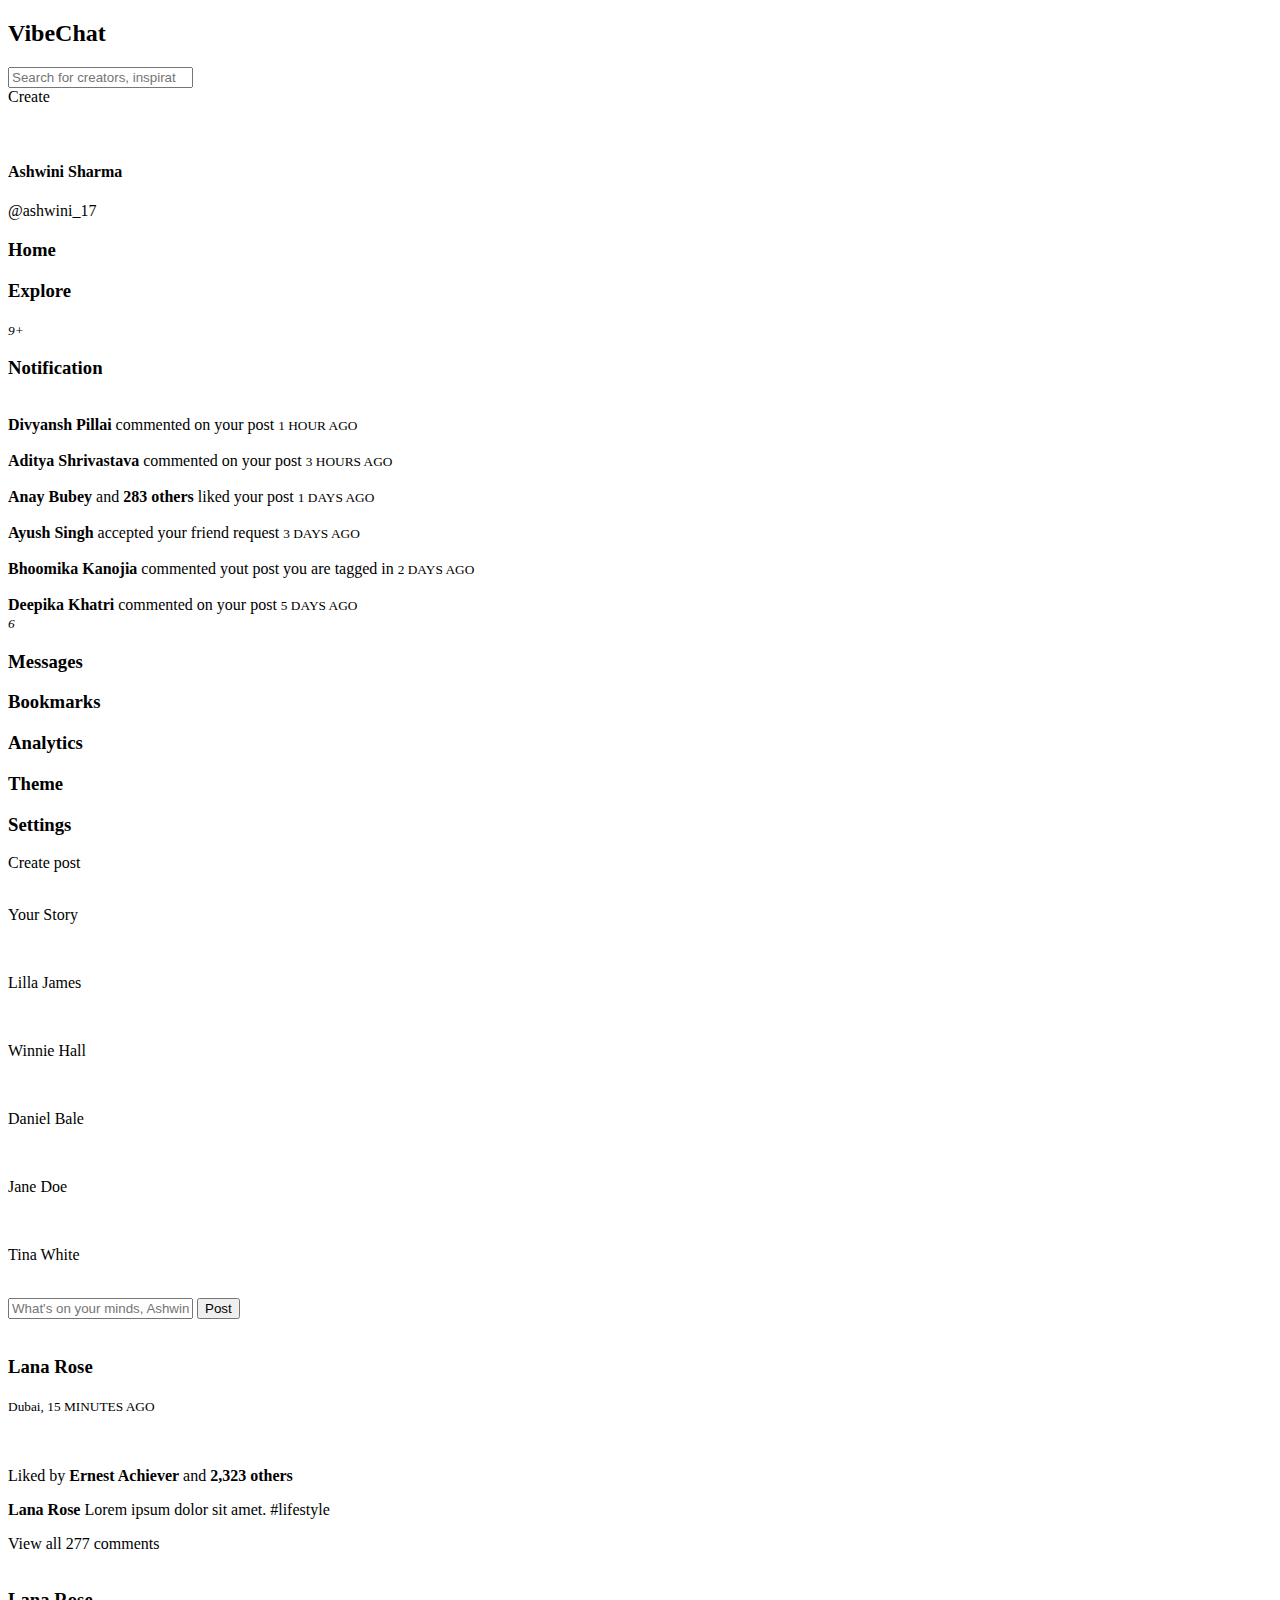
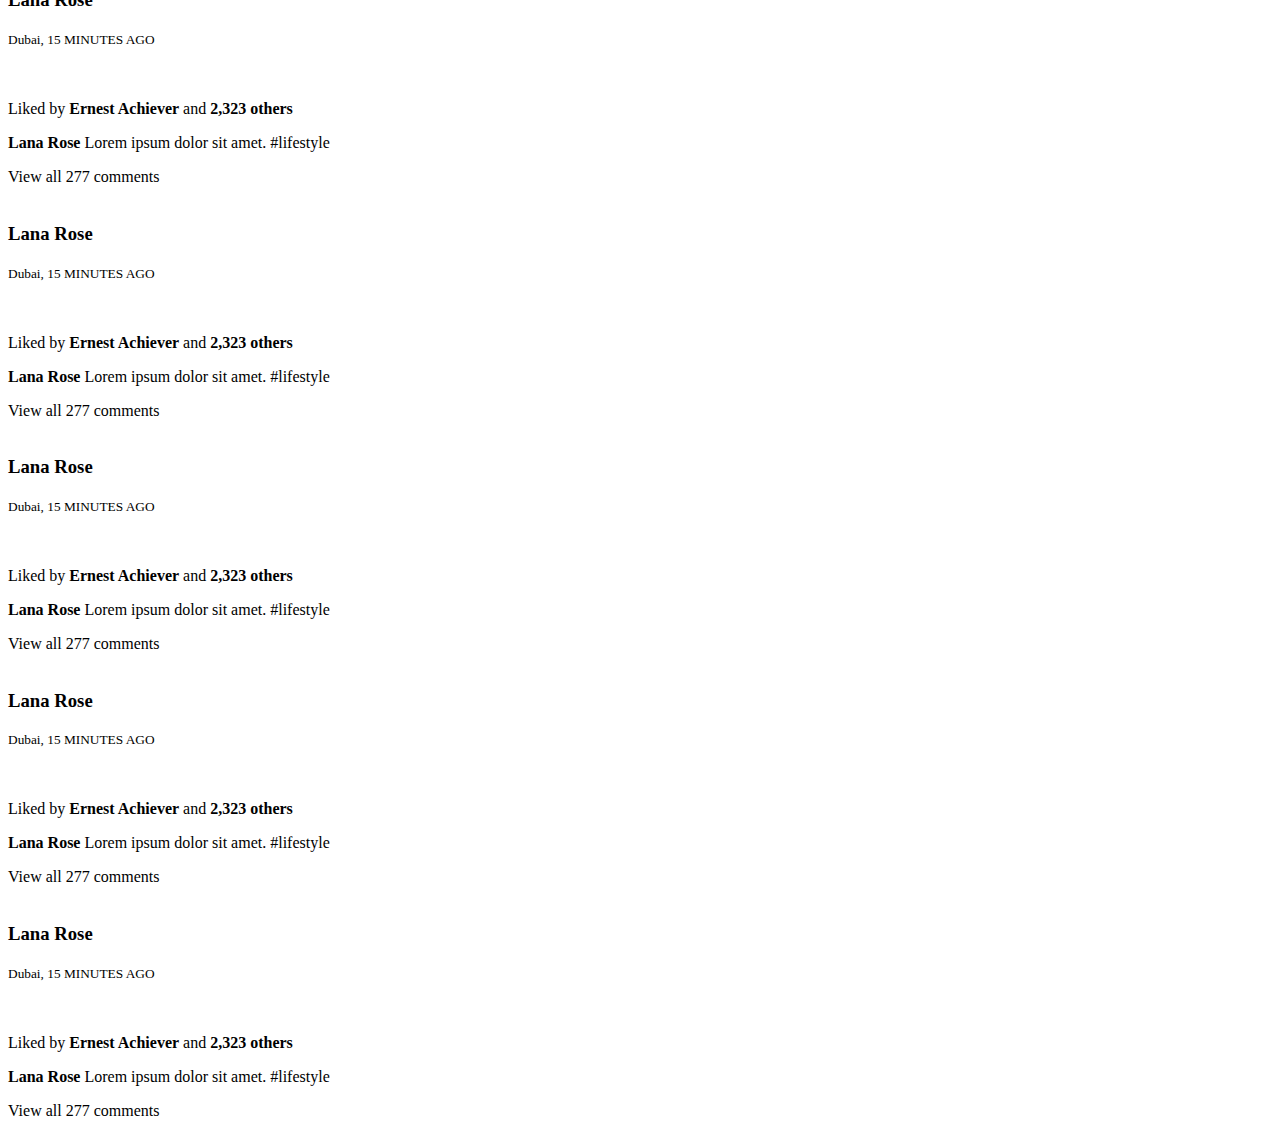
==== Social Media Website/index.html @ 5fa4604e "Update index.html" ====
<!DOCTYPE html>
<html lang="en">
<head>
    <meta charset="UTF-8">
    <meta http-equiv = "X-UA-Compatible" content = "IE = edge">
    <meta name="viewport" content="width=device-width, initial-scale=1.0">
    <title>VibeChat - Responsive Social Media Website</title>
    <link rel="stylesheet" href="https://unicons.iconscout.com/release/v2.1.6/css/unicons.css">
    <link rel="stylesheet" href="./style.css">
    

</head>
<body>
    <nav>
        <div class="container">
            <h2 class = "logo">
                VibeChat
            </h2>
            <div class="search-bar">
                <i class="uil uil-search"></i>
                <input type="search" placeholder = "Search for creators, inspirations and projects">
            </div>
            <div class="create">
                <label class = "btn btn-primary" for="create-post">Create</label>
                <div class="profile-photo">
                    <img src="images/profile-pic.jpg" alt="">
                </div>
            </div>
        </div>
    </nav>
    <!---------Main Section--------->
    <main>
        <div class="container">
             <div class="left">
              <a class = "profile">
                <div class="profile-photo">
                    <img src="images/profile-pic.jpg" alt="">
                </div>
                <div class="handle">
                    <h4>Ashwini Sharma</h4>
                    <p class = "text-muted">
                        @ashwini_17
                    </p>
                </div>
              </a>

              <!-----------------------------------------------SideBar Starts--------------------------------------------->

              <div class="sidebar">
                    <a class="menu-item active">
                        <span><i class="uil uil-home"></i></span><h3>Home</h3>   
                    </a>
                    <a class="menu-item">
                        <span><i class="uil uil-compass"></i></span><h3>Explore</h3>
                    </a>
                    <a class="menu-item" id=" notifications">
                        <span><i class="uil uil-bell"><small class="notification-count">9+</small></i></span><h3>Notification</h3>  

              <!-----------------------------------------------Notification popup starts------------------------------------------>

                    <div class="notifications-popup">
                        <div>
                            <div class="profile-photo">
                                <img src="images/profile-2.jpg" alt="">
                            </div>
                            <div class="notification-body">
                                <b>Divyansh Pillai</b> commented on your post
                                <small class = "text-muted">1 HOUR AGO</small>
                            </div>
                        </div> 
                        <div>
                            <div class="profile-photo">
                                <img src="images/profile-3.jpg" alt="">
                            </div>
                            <div class="notification-body">
                                <b>Aditya Shrivastava</b> commented on your post
                                <small class = "text-muted">3 HOURS AGO</small>
                            </div>
                        </div>
                        <div>
                            <div class="profile-photo">
                                <img src="images/profile-4.jpg" alt="">
                            </div>
                            <div class="notification-body">
                                <b>Anay Bubey</b> and <b>283 others</b> liked your post
                                <small class = "text-muted">1 DAYS AGO</small>
                            </div>
                        </div>
                        <div>
                            <div class="profile-photo">
                                <img src="images/profile-5.jpg" alt="">
                            </div>
                            <div class="notification-body">
                                <b>Ayush Singh</b> accepted your friend request
                                <small class = "text-muted">3 DAYS AGO</small>
                            </div>
                        </div>
                        <div>
                            <div class="profile-photo">
                                <img src="images/profile-6.jpg" alt="">
                            </div>
                            <div class="notification-body">
                                <b>Bhoomika Kanojia</b> commented yout post you are tagged in
                                <small class = "text-muted">2 DAYS AGO</small>
                            </div>
                        </div>
                        <div>
                            <div class="profile-photo">
                                <img src="images/profile-7.jpg" alt="">
                            </div>
                            <div class="notification-body">
                                <b>Deepika Khatri</b> commented on your post
                                <small class = "text-muted">5 DAYS AGO</small>
                            </div>
                        </div>
                    </div>

                    <!-----------------------------------------------End of Notification popup------------------------------------------>
                    
                    </a>
                    <a class="menu-item" id="messages-notifications">
                        <span><i class="uil uil-envelope-alt" ><small class="notification-count">6</small></i></span><h3>Messages</h3>   
                    </a>
                    <a class="menu-item">
                        <span><i class="uil uil-bookmark"></i></span><h3>Bookmarks</h3>   
                    </a>
                    <a class="menu-item">
                        <span><i class="uil uil-chart-line"></i></span><h3>Analytics</h3>   
                    </a>
                    <a class="menu-item">
                        <span><i class="uil uil-palette"></i></span><h3>Theme</h3>   
                    </a>
                    <a class="menu-item">
                        <span><i class="uil uil-setting"></i></span><h3>Settings</h3>   
                    </a>

              </div>
              <!----------------------------------------End of sidebar-------------------------------------------------->

              <label for="create-post" class = "btn btn-primary">Create post</label>
             </div>
             <!-------------------------------------------MIDDLE------------------------------------------------------->

             <div class="middle">

             <!------------Stories----------->

                <div class="stories">
                    <div class="story">
                        <div class="profile-photo">
                            <img src="images/profile-pic.jpg" alt="">
                        </div>
                        <p class = "name">Your Story</p>
                    </div>
                    <div class="story">
                        <div class="profile-photo">
                            <img src="images/profile-9.jpg" alt="">
                        </div>
                        <p class = "name">Lilla James</p>
                    </div>
                    <div class="story">
                        <div class="profile-photo">
                            <img src="images/profile-10.jpg" alt="">
                        </div>
                        <p class = "name">Winnie Hall</p>
                    </div>
                    <div class="story">
                        <div class="profile-photo">
                            <img src="images/profile-11.jpg" alt="">
                        </div>
                        <p class = "name">Daniel Bale</p>
                    </div>
                    <div class="story">
                        <div class="profile-photo">
                            <img src="images/profile-12.jpg" alt="">
                        </div>
                        <p class = "name">Jane Doe</p>
                    </div>
                    <div class="story">
                        <div class="profile-photo">
                            <img src="images/profile-12.jpg" alt="">
                        </div>
                        <p class = "name">Tina White</p>
                    </div>
                </div>
                 <!------------End of Stories------------->

                 <form class = "create-post">
                    <div class="profile-photo">
                        <img src="images/profile-pic.jpg" alt="">
                    </div>
                    <input type="text" placeholder = "What's on your minds, Ashwini?" id = "create-post">
                    <input type= "submit" value = "Post" class = "btn btn-primary">
                 </form>

                 
                    <!-----------------------------------FEEDS-------------------------------------->

                    <div class="feeds">

                        <!-----------------------------------Feed 1-------------------------------------->

                        <div class="feed">
                            <div class="head">
                                <div class="user">
                                    <div class="profile-photo">
                                        <img src="images/profile-13.jpg" alt="">
                                    </div>
                                    <div class="ingo">
                                        <h3>Lana Rose</h3>
                                        <small>Dubai, 15 MINUTES AGO</small>
                                    </div>
                                </div>
                                <span class = "edit">
                                    <i class="uil uil-ellipsis-h"></i>
                                </span>
                            </div>
                            <div class="photo">
                                <img src="images/feed-1.jpg" alt="">
                            </div>
                            <div class="action-buttons">
                                <div class="interaction-buttons">
                                    <span><i class="uil uil-heart"></i></span>
                                    <span><i class="uil uil-comment-dots"></i></span>
                                    <span><i class="uil uil-share-alt"></i></span>
                                </div>
                                <div class="bookmark">
                                    <span><i class="uil uil-bookmark"></i></span>
                                </div>
                            </div>
                            <div class="liked-by">
                                <span><img src="images/profile-10.jpg" alt=""></span>
                                <span><img src="images/profile-4.jpg" alt=""></span>
                                <span><img src="images/profile-15.jpg" alt=""></span>

                                <p>Liked by <b>Ernest Achiever</b> and <b>2,323 others</b></p>
                            </div>
                            <div class="caption">
                                <p><b>Lana Rose</b> Lorem ipsum dolor sit amet. <span class = "harsh-tag">#lifestyle</span></p>
                            </div>
                            <div class="comment text-muted">View all 277 comments</div>
                        </div>

                        <!--------------------------End of feed-------------------------->

                        <!-----------------------------------Feed 2-------------------------------------->

                        <div class="feed">
                            <div class="head">
                                <div class="user">
                                    <div class="profile-photo">
                                        <img src="images/profile-13.jpg" alt="">
                                    </div>
                                    <div class="ingo">
                                        <h3>Lana Rose</h3>
                                        <small>Dubai, 15 MINUTES AGO</small>
                                    </div>
                                </div>
                                <span class = "edit">
                                    <i class="uil uil-ellipsis-h"></i>
                                </span>
                            </div>
                            <div class="photo">
                                <img src="images/feed-1.jpg" alt="">
                            </div>
                            <div class="action-buttons">
                                <div class="interaction-buttons">
                                    <span><i class="uil uil-heart"></i></span>
                                    <span><i class="uil uil-comment-dots"></i></span>
                                    <span><i class="uil uil-share-alt"></i></span>
                                </div>
                                <div class="bookmark">
                                    <span><i class="uil uil-bookmark"></i></span>
                                </div>
                            </div>
                            <div class="liked-by">
                                <span><img src="images/profile-10.jpg" alt=""></span>
                                <span><img src="images/profile-4.jpg" alt=""></span>
                                <span><img src="images/profile-15.jpg" alt=""></span>

                                <p>Liked by <b>Ernest Achiever</b> and <b>2,323 others</b></p>
                            </div>
                            <div class="caption">
                                <p><b>Lana Rose</b> Lorem ipsum dolor sit amet. <span class = "harsh-tag">#lifestyle</span></p>
                            </div>
                            <div class="comment text-muted">View all 277 comments</div>
                        </div>

                        <!--------------------------End of feed-------------------------->

                        <!-----------------------------------Feed 3-------------------------------------->

                        <div class="feed">
                            <div class="head">
                                <div class="user">
                                    <div class="profile-photo">
                                        <img src="images/profile-13.jpg" alt="">
                                    </div>
                                    <div class="ingo">
                                        <h3>Lana Rose</h3>
                                        <small>Dubai, 15 MINUTES AGO</small>
                                    </div>
                                </div>
                                <span class = "edit">
                                    <i class="uil uil-ellipsis-h"></i>
                                </span>
                            </div>
                            <div class="photo">
                                <img src="images/feed-1.jpg" alt="">
                            </div>
                            <div class="action-buttons">
                                <div class="interaction-buttons">
                                    <span><i class="uil uil-heart"></i></span>
                                    <span><i class="uil uil-comment-dots"></i></span>
                                    <span><i class="uil uil-share-alt"></i></span>
                                </div>
                                <div class="bookmark">
                                    <span><i class="uil uil-bookmark"></i></span>
                                </div>
                            </div>
                            <div class="liked-by">
                                <span><img src="images/profile-10.jpg" alt=""></span>
                                <span><img src="images/profile-4.jpg" alt=""></span>
                                <span><img src="images/profile-15.jpg" alt=""></span>

                                <p>Liked by <b>Ernest Achiever</b> and <b>2,323 others</b></p>
                            </div>
                            <div class="caption">
                                <p><b>Lana Rose</b> Lorem ipsum dolor sit amet. <span class = "harsh-tag">#lifestyle</span></p>
                            </div>
                            <div class="comment text-muted">View all 277 comments</div>
                        </div>

                        <!--------------------------End of feed-------------------------->

                        <!-----------------------------------Feed 4-------------------------------------->

                        <div class="feed">
                            <div class="head">
                                <div class="user">
                                    <div class="profile-photo">
                                        <img src="images/profile-13.jpg" alt="">
                                    </div>
                                    <div class="ingo">
                                        <h3>Lana Rose</h3>
                                        <small>Dubai, 15 MINUTES AGO</small>
                                    </div>
                                </div>
                                <span class = "edit">
                                    <i class="uil uil-ellipsis-h"></i>
                                </span>
                            </div>
                            <div class="photo">
                                <img src="images/feed-1.jpg" alt="">
                            </div>
                            <div class="action-buttons">
                                <div class="interaction-buttons">
                                    <span><i class="uil uil-heart"></i></span>
                                    <span><i class="uil uil-comment-dots"></i></span>
                                    <span><i class="uil uil-share-alt"></i></span>
                                </div>
                                <div class="bookmark">
                                    <span><i class="uil uil-bookmark"></i></span>
                                </div>
                            </div>
                            <div class="liked-by">
                                <span><img src="images/profile-10.jpg" alt=""></span>
                                <span><img src="images/profile-4.jpg" alt=""></span>
                                <span><img src="images/profile-15.jpg" alt=""></span>

                                <p>Liked by <b>Ernest Achiever</b> and <b>2,323 others</b></p>
                            </div>
                            <div class="caption">
                                <p><b>Lana Rose</b> Lorem ipsum dolor sit amet. <span class = "harsh-tag">#lifestyle</span></p>
                            </div>
                            <div class="comment text-muted">View all 277 comments</div>
                        </div>

                        <!--------------------------End of feed-------------------------->

                        <!-----------------------------------Feed 5-------------------------------------->

                        <div class="feed">
                            <div class="head">
                                <div class="user">
                                    <div class="profile-photo">
                                        <img src="images/profile-13.jpg" alt="">
                                    </div>
                                    <div class="ingo">
                                        <h3>Lana Rose</h3>
                                        <small>Dubai, 15 MINUTES AGO</small>
                                    </div>
                                </div>
                                <span class = "edit">
                                    <i class="uil uil-ellipsis-h"></i>
                                </span>
                            </div>
                            <div class="photo">
                                <img src="images/feed-1.jpg" alt="">
                            </div>
                            <div class="action-buttons">
                                <div class="interaction-buttons">
                                    <span><i class="uil uil-heart"></i></span>
                                    <span><i class="uil uil-comment-dots"></i></span>
                                    <span><i class="uil uil-share-alt"></i></span>
                                </div>
                                <div class="bookmark">
                                    <span><i class="uil uil-bookmark"></i></span>
                                </div>
                            </div>
                            <div class="liked-by">
                                <span><img src="images/profile-10.jpg" alt=""></span>
                                <span><img src="images/profile-4.jpg" alt=""></span>
                                <span><img src="images/profile-15.jpg" alt=""></span>

                                <p>Liked by <b>Ernest Achiever</b> and <b>2,323 others</b></p>
                            </div>
                            <div class="caption">
                                <p><b>Lana Rose</b> Lorem ipsum dolor sit amet. <span class = "harsh-tag">#lifestyle</span></p>
                            </div>
                            <div class="comment text-muted">View all 277 comments</div>
                        </div>

                        <!--------------------------End of feed-------------------------->

                        <!-----------------------------------Feed 6-------------------------------------->

                        <div class="feed">
                            <div class="head">
                                <div class="user">
                                    <div class="profile-photo">
                                        <img src="images/profile-13.jpg" alt="">
                                    </div>
                                    <div class="ingo">
                                        <h3>Lana Rose</h3>
                                        <small>Dubai, 15 MINUTES AGO</small>
                                    </div>
                                </div>
                                <span class = "edit">
                                    <i class="uil uil-ellipsis-h"></i>
                                </span>
                            </div>
                            <div class="photo">
                                <img src="images/feed-1.jpg" alt="">
                            </div>
                            <div class="action-buttons">
                                <div class="interaction-buttons">
                                    <span><i class="uil uil-heart"></i></span>
                                    <span><i class="uil uil-comment-dots"></i></span>
                                    <span><i class="uil uil-share-alt"></i></span>
                                </div>
                                <div class="bookmark">
                                    <span><i class="uil uil-bookmark"></i></span>
                                </div>
                            </div>
                            <div class="liked-by">
                                <span><img src="images/profile-10.jpg" alt=""></span>
                                <span><img src="images/profile-4.jpg" alt=""></span>
                                <span><img src="images/profile-15.jpg" alt=""></span>

                                <p>Liked by <b>Ernest Achiever</b> and <b>2,323 others</b></p>
                            </div>
                            <div class="caption">
                                <p><b>Lana Rose</b> Lorem ipsum dolor sit amet. <span class = "harsh-tag">#lifestyle</span></p>
                            </div>
                            <div class="comment text-muted">View all 277 comments</div>
                        </div>

                        <!--------------------------End of feed-------------------------->
                    </div>

                </div>
             <!-------------------------------------------RIGHT------------------------------------------------>

             <div class="right">
                
             </div>
        </div>
    </main>
</body>
</html>
---- Social Media Website/style.css ----

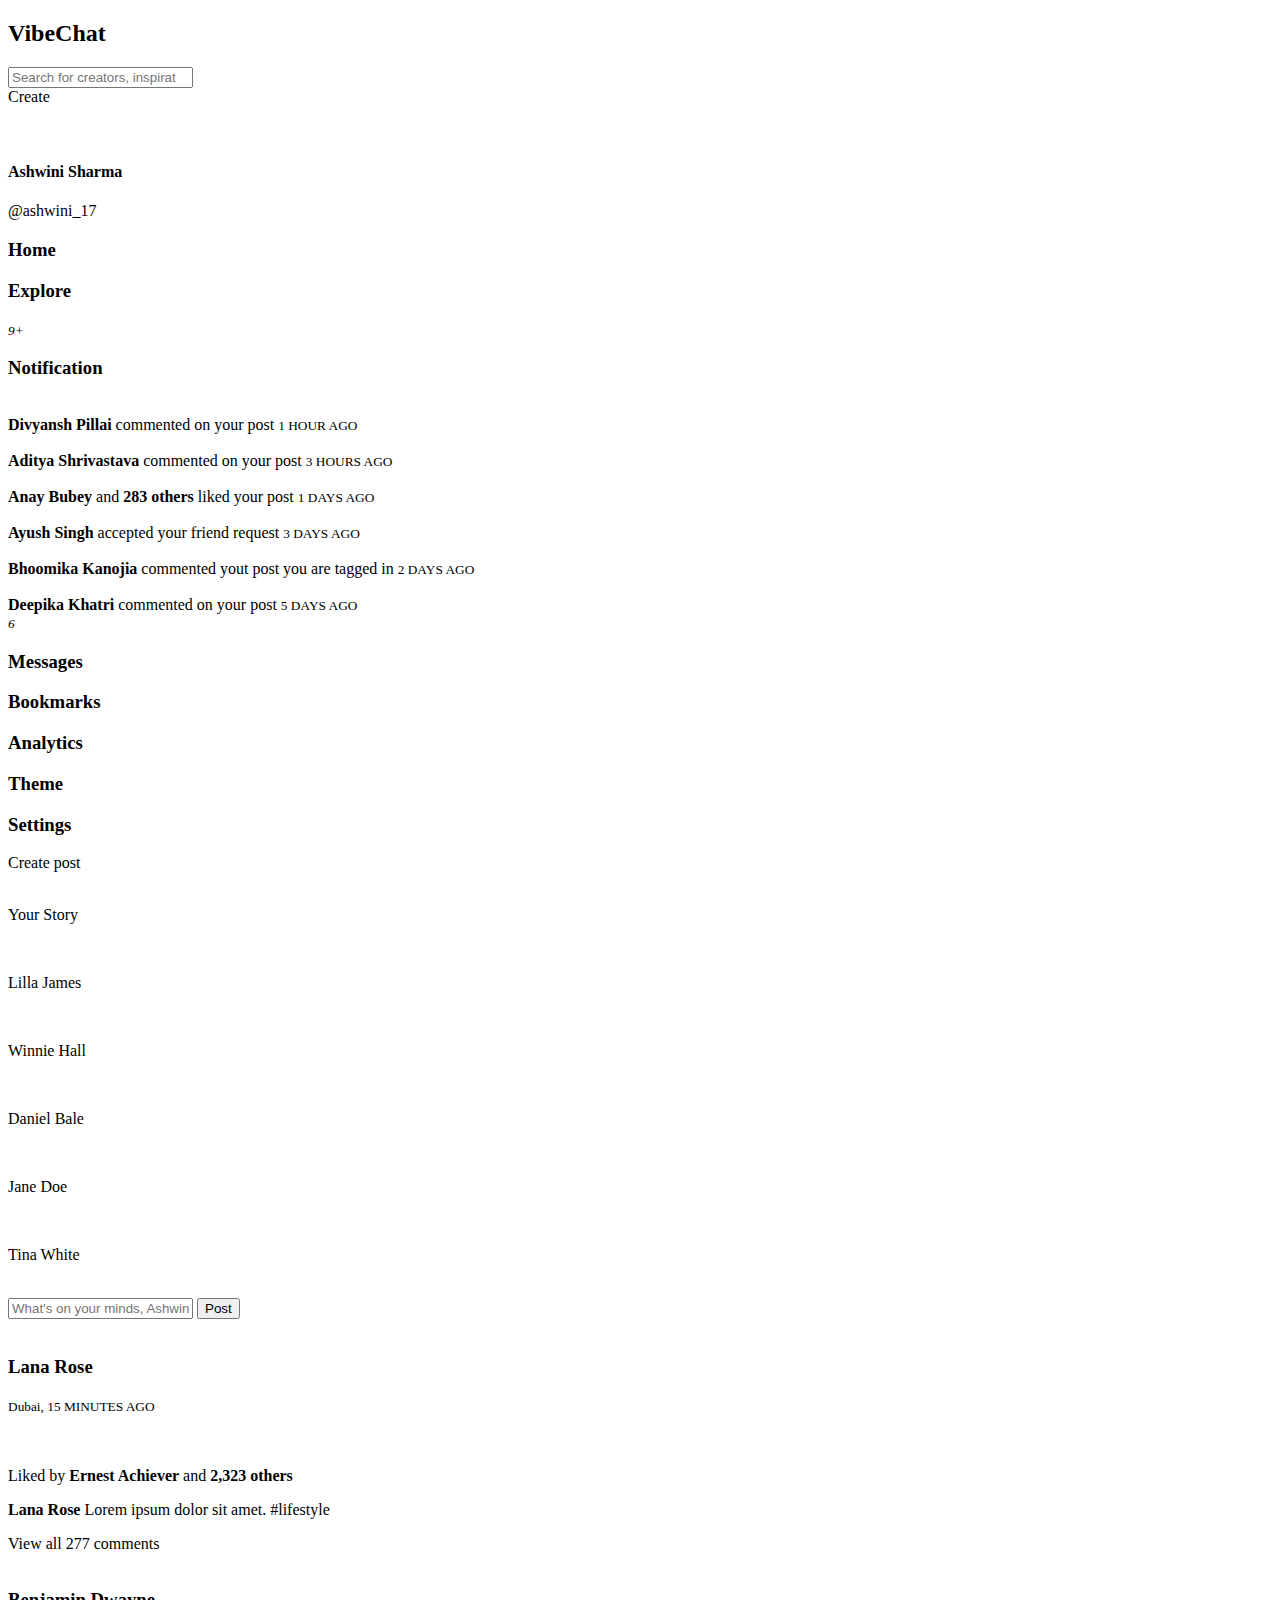
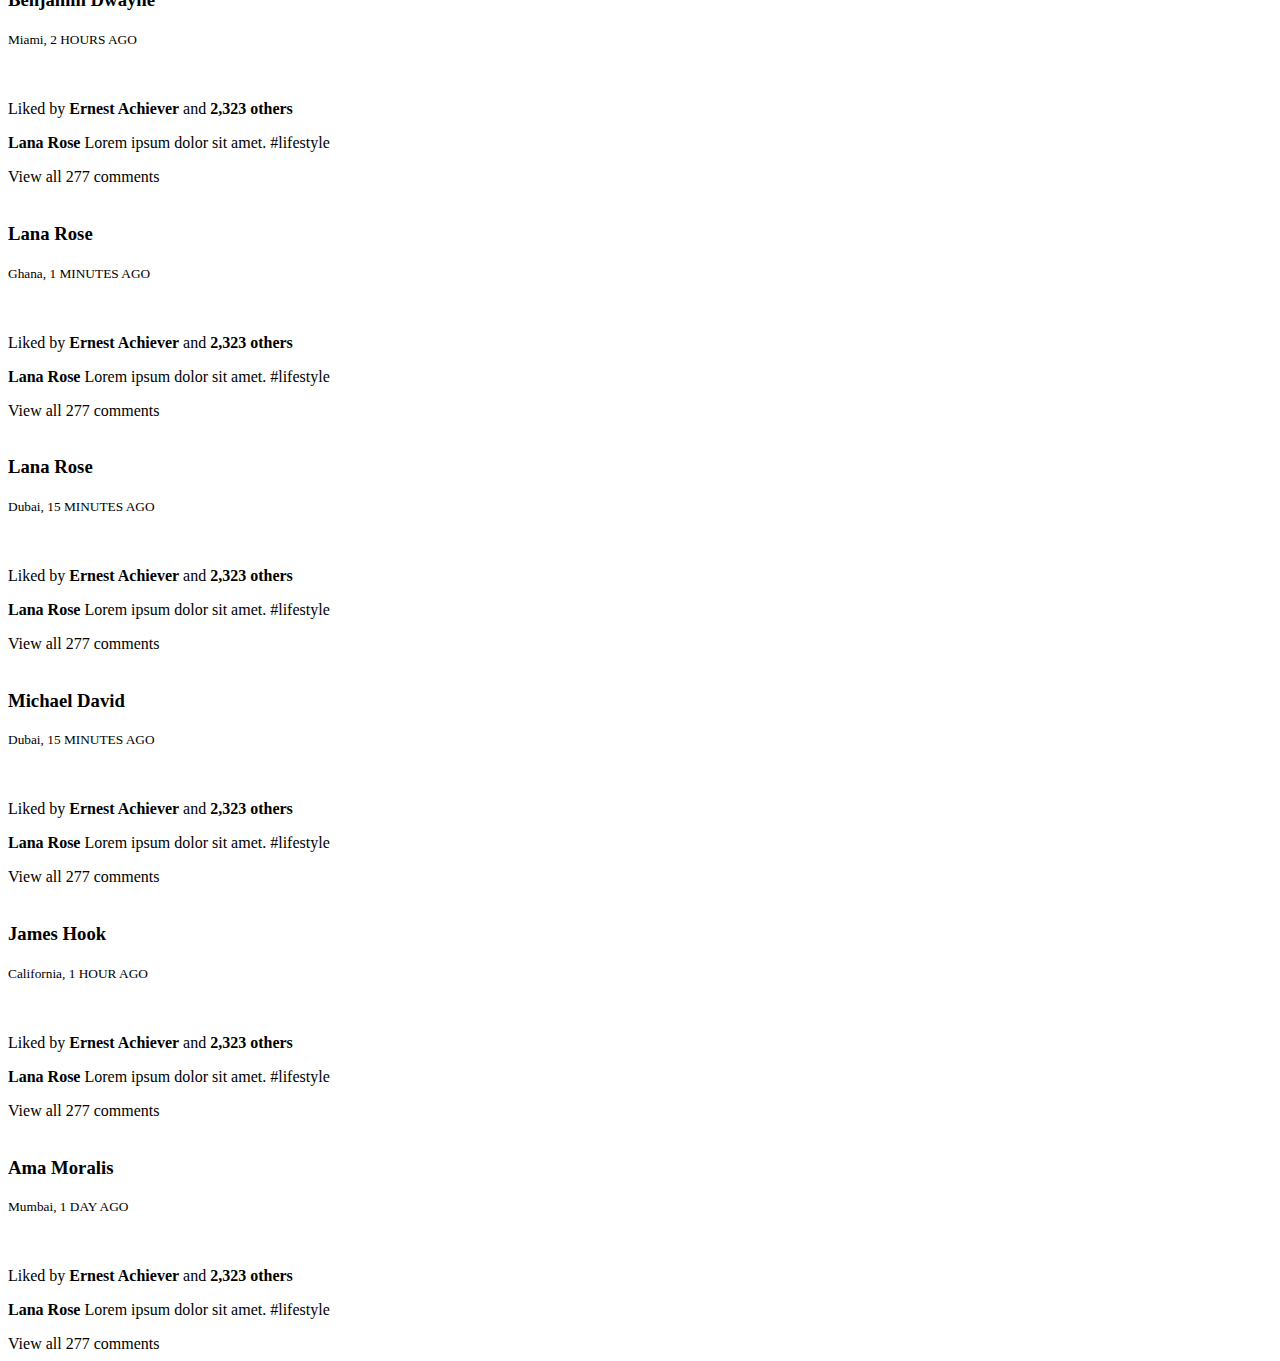
==== commit 251b67d7: "Update index.html" ====
--- a/Social Media Website/index.html
+++ b/Social Media Website/index.html
@@ -249,7 +249,97 @@
                             <div class="head">
                                 <div class="user">
                                     <div class="profile-photo">
-                                        <img src="images/profile-13.jpg" alt="">
+                                        <img src="images/profile-14.jpg" alt="">
+                                    </div>
+                                    <div class="ingo">
+                                        <h3>Benjamin Dwayne</h3>
+                                        <small>Miami, 2 HOURS AGO</small>
+                                    </div>
+                                </div>
+                                <span class = "edit">
+                                    <i class="uil uil-ellipsis-h"></i>
+                                </span>
+                            </div>
+                            <div class="photo">
+                                <img src="images/feed-2.jpg" alt="">
+                            </div>
+                            <div class="action-buttons">
+                                <div class="interaction-buttons">
+                                    <span><i class="uil uil-heart"></i></span>
+                                    <span><i class="uil uil-comment-dots"></i></span>
+                                    <span><i class="uil uil-share-alt"></i></span>
+                                </div>
+                                <div class="bookmark">
+                                    <span><i class="uil uil-bookmark"></i></span>
+                                </div>
+                            </div>
+                            <div class="liked-by">
+                                <span><img src="images/profile-10.jpg" alt=""></span>
+                                <span><img src="images/profile-4.jpg" alt=""></span>
+                                <span><img src="images/profile-15.jpg" alt=""></span>
+
+                                <p>Liked by <b>Ernest Achiever</b> and <b>2,323 others</b></p>
+                            </div>
+                            <div class="caption">
+                                <p><b>Lana Rose</b> Lorem ipsum dolor sit amet. <span class = "harsh-tag">#lifestyle</span></p>
+                            </div>
+                            <div class="comment text-muted">View all 277 comments</div>
+                        </div>
+
+                        <!--------------------------End of feed-------------------------->
+
+                        <!-----------------------------------Feed 3-------------------------------------->
+
+                        <div class="feed">
+                            <div class="head">
+                                <div class="user">
+                                    <div class="profile-photo">
+                                        <img src="images/profile-3.jpg" alt="">
+                                    </div>
+                                    <div class="ingo">
+                                        <h3>Lana Rose</h3>
+                                        <small>Ghana, 1 MINUTES AGO</small>
+                                    </div>
+                                </div>
+                                <span class = "edit">
+                                    <i class="uil uil-ellipsis-h"></i>
+                                </span>
+                            </div>
+                            <div class="photo">
+                                <img src="images/feed-3.jpg" alt="">
+                            </div>
+                            <div class="action-buttons">
+                                <div class="interaction-buttons">
+                                    <span><i class="uil uil-heart"></i></span>
+                                    <span><i class="uil uil-comment-dots"></i></span>
+                                    <span><i class="uil uil-share-alt"></i></span>
+                                </div>
+                                <div class="bookmark">
+                                    <span><i class="uil uil-bookmark"></i></span>
+                                </div>
+                            </div>
+                            <div class="liked-by">
+                                <span><img src="images/profile-10.jpg" alt=""></span>
+                                <span><img src="images/profile-4.jpg" alt=""></span>
+                                <span><img src="images/profile-15.jpg" alt=""></span>
+
+                                <p>Liked by <b>Ernest Achiever</b> and <b>2,323 others</b></p>
+                            </div>
+                            <div class="caption">
+                                <p><b>Lana Rose</b> Lorem ipsum dolor sit amet. <span class = "harsh-tag">#lifestyle</span></p>
+                            </div>
+                            <div class="comment text-muted">View all 277 comments</div>
+                        </div>
+
+                        <!--------------------------End of feed-------------------------->
+
+                        <!-----------------------------------Feed 4-------------------------------------->
+
+                        <div class="feed">
+                            <div class="head">
+                                <div class="user">
+                                    <div class="profile-photo">
+                                        <img src="images/profile-4.jpg" alt="">
                                     </div>
                                     <div class="ingo">
                                         <h3>Lana Rose</h3>
@@ -261,43 +351,43 @@
                                 </span>
                             </div>
                             <div class="photo">
-                                <img src="images/feed-1.jpg" alt="">
-                            </div>
-                            <div class="action-buttons">
-                                <div class="interaction-buttons">
-                                    <span><i class="uil uil-heart"></i></span>
-                                    <span><i class="uil uil-comment-dots"></i></span>
-                                    <span><i class="uil uil-share-alt"></i></span>
-                                </div>
-                                <div class="bookmark">
-                                    <span><i class="uil uil-bookmark"></i></span>
-                                </div>
-                            </div>
-                            <div class="liked-by">
-                                <span><img src="images/profile-10.jpg" alt=""></span>
-                                <span><img src="images/profile-4.jpg" alt=""></span>
-                                <span><img src="images/profile-15.jpg" alt=""></span>
-
-                                <p>Liked by <b>Ernest Achiever</b> and <b>2,323 others</b></p>
-                            </div>
-                            <div class="caption">
-                                <p><b>Lana Rose</b> Lorem ipsum dolor sit amet. <span class = "harsh-tag">#lifestyle</span></p>
-                            </div>
-                            <div class="comment text-muted">View all 277 comments</div>
-                        </div>
-
-                        <!--------------------------End of feed-------------------------->
-
-                        <!-----------------------------------Feed 3-------------------------------------->
-
-                        <div class="feed">
-                            <div class="head">
-                                <div class="user">
-                                    <div class="profile-photo">
-                                        <img src="images/profile-13.jpg" alt="">
-                                    </div>
-                                    <div class="ingo">
-                                        <h3>Lana Rose</h3>
+                                <img src="images/feed-4.jpg" alt="">
+                            </div>
+                            <div class="action-buttons">
+                                <div class="interaction-buttons">
+                                    <span><i class="uil uil-heart"></i></span>
+                                    <span><i class="uil uil-comment-dots"></i></span>
+                                    <span><i class="uil uil-share-alt"></i></span>
+                                </div>
+                                <div class="bookmark">
+                                    <span><i class="uil uil-bookmark"></i></span>
+                                </div>
+                            </div>
+                            <div class="liked-by">
+                                <span><img src="images/profile-10.jpg" alt=""></span>
+                                <span><img src="images/profile-4.jpg" alt=""></span>
+                                <span><img src="images/profile-15.jpg" alt=""></span>
+
+                                <p>Liked by <b>Ernest Achiever</b> and <b>2,323 others</b></p>
+                            </div>
+                            <div class="caption">
+                                <p><b>Lana Rose</b> Lorem ipsum dolor sit amet. <span class = "harsh-tag">#lifestyle</span></p>
+                            </div>
+                            <div class="comment text-muted">View all 277 comments</div>
+                        </div>
+
+                        <!--------------------------End of feed-------------------------->
+
+                        <!-----------------------------------Feed 5-------------------------------------->
+
+                        <div class="feed">
+                            <div class="head">
+                                <div class="user">
+                                    <div class="profile-photo">
+                                        <img src="images/profile-17.jpg" alt="">
+                                    </div>
+                                    <div class="ingo">
+                                        <h3>Michael David</h3>
                                         <small>Dubai, 15 MINUTES AGO</small>
                                     </div>
                                 </div>
@@ -306,97 +396,7 @@
                                 </span>
                             </div>
                             <div class="photo">
-                                <img src="images/feed-1.jpg" alt="">
-                            </div>
-                            <div class="action-buttons">
-                                <div class="interaction-buttons">
-                                    <span><i class="uil uil-heart"></i></span>
-                                    <span><i class="uil uil-comment-dots"></i></span>
-                                    <span><i class="uil uil-share-alt"></i></span>
-                                </div>
-                                <div class="bookmark">
-                                    <span><i class="uil uil-bookmark"></i></span>
-                                </div>
-                            </div>
-                            <div class="liked-by">
-                                <span><img src="images/profile-10.jpg" alt=""></span>
-                                <span><img src="images/profile-4.jpg" alt=""></span>
-                                <span><img src="images/profile-15.jpg" alt=""></span>
-
-                                <p>Liked by <b>Ernest Achiever</b> and <b>2,323 others</b></p>
-                            </div>
-                            <div class="caption">
-                                <p><b>Lana Rose</b> Lorem ipsum dolor sit amet. <span class = "harsh-tag">#lifestyle</span></p>
-                            </div>
-                            <div class="comment text-muted">View all 277 comments</div>
-                        </div>
-
-                        <!--------------------------End of feed-------------------------->
-
-                        <!-----------------------------------Feed 4-------------------------------------->
-
-                        <div class="feed">
-                            <div class="head">
-                                <div class="user">
-                                    <div class="profile-photo">
-                                        <img src="images/profile-13.jpg" alt="">
-                                    </div>
-                                    <div class="ingo">
-                                        <h3>Lana Rose</h3>
-                                        <small>Dubai, 15 MINUTES AGO</small>
-                                    </div>
-                                </div>
-                                <span class = "edit">
-                                    <i class="uil uil-ellipsis-h"></i>
-                                </span>
-                            </div>
-                            <div class="photo">
-                                <img src="images/feed-1.jpg" alt="">
-                            </div>
-                            <div class="action-buttons">
-                                <div class="interaction-buttons">
-                                    <span><i class="uil uil-heart"></i></span>
-                                    <span><i class="uil uil-comment-dots"></i></span>
-                                    <span><i class="uil uil-share-alt"></i></span>
-                                </div>
-                                <div class="bookmark">
-                                    <span><i class="uil uil-bookmark"></i></span>
-                                </div>
-                            </div>
-                            <div class="liked-by">
-                                <span><img src="images/profile-10.jpg" alt=""></span>
-                                <span><img src="images/profile-4.jpg" alt=""></span>
-                                <span><img src="images/profile-15.jpg" alt=""></span>
-
-                                <p>Liked by <b>Ernest Achiever</b> and <b>2,323 others</b></p>
-                            </div>
-                            <div class="caption">
-                                <p><b>Lana Rose</b> Lorem ipsum dolor sit amet. <span class = "harsh-tag">#lifestyle</span></p>
-                            </div>
-                            <div class="comment text-muted">View all 277 comments</div>
-                        </div>
-
-                        <!--------------------------End of feed-------------------------->
-
-                        <!-----------------------------------Feed 5-------------------------------------->
-
-                        <div class="feed">
-                            <div class="head">
-                                <div class="user">
-                                    <div class="profile-photo">
-                                        <img src="images/profile-13.jpg" alt="">
-                                    </div>
-                                    <div class="ingo">
-                                        <h3>Lana Rose</h3>
-                                        <small>Dubai, 15 MINUTES AGO</small>
-                                    </div>
-                                </div>
-                                <span class = "edit">
-                                    <i class="uil uil-ellipsis-h"></i>
-                                </span>
-                            </div>
-                            <div class="photo">
-                                <img src="images/feed-1.jpg" alt="">
+                                <img src="images/feed-6.jpg" alt="">
                             </div>
                             <div class="action-buttons">
                                 <div class="interaction-buttons">
@@ -429,47 +429,99 @@
                             <div class="head">
                                 <div class="user">
                                     <div class="profile-photo">
-                                        <img src="images/profile-13.jpg" alt="">
-                                    </div>
-                                    <div class="ingo">
-                                        <h3>Lana Rose</h3>
-                                        <small>Dubai, 15 MINUTES AGO</small>
-                                    </div>
-                                </div>
-                                <span class = "edit">
-                                    <i class="uil uil-ellipsis-h"></i>
-                                </span>
-                            </div>
-                            <div class="photo">
-                                <img src="images/feed-1.jpg" alt="">
-                            </div>
-                            <div class="action-buttons">
-                                <div class="interaction-buttons">
-                                    <span><i class="uil uil-heart"></i></span>
-                                    <span><i class="uil uil-comment-dots"></i></span>
-                                    <span><i class="uil uil-share-alt"></i></span>
-                                </div>
-                                <div class="bookmark">
-                                    <span><i class="uil uil-bookmark"></i></span>
-                                </div>
-                            </div>
-                            <div class="liked-by">
-                                <span><img src="images/profile-10.jpg" alt=""></span>
-                                <span><img src="images/profile-4.jpg" alt=""></span>
-                                <span><img src="images/profile-15.jpg" alt=""></span>
-
-                                <p>Liked by <b>Ernest Achiever</b> and <b>2,323 others</b></p>
-                            </div>
-                            <div class="caption">
-                                <p><b>Lana Rose</b> Lorem ipsum dolor sit amet. <span class = "harsh-tag">#lifestyle</span></p>
-                            </div>
-                            <div class="comment text-muted">View all 277 comments</div>
-                        </div>
-
-                        <!--------------------------End of feed-------------------------->
-                    </div>
+                                        <img src="images/profile-11.jpg" alt="">
+                                    </div>
+                                    <div class="ingo">
+                                        <h3>James Hook</h3>
+                                        <small>California, 1 HOUR AGO</small>
+                                    </div>
+                                </div>
+                                <span class = "edit">
+                                    <i class="uil uil-ellipsis-h"></i>
+                                </span>
+                            </div>
+                            <div class="photo">
+                                <img src="images/feed-5.jpg" alt="">
+                            </div>
+                            <div class="action-buttons">
+                                <div class="interaction-buttons">
+                                    <span><i class="uil uil-heart"></i></span>
+                                    <span><i class="uil uil-comment-dots"></i></span>
+                                    <span><i class="uil uil-share-alt"></i></span>
+                                </div>
+                                <div class="bookmark">
+                                    <span><i class="uil uil-bookmark"></i></span>
+                                </div>
+                            </div>
+                            <div class="liked-by">
+                                <span><img src="images/profile-10.jpg" alt=""></span>
+                                <span><img src="images/profile-4.jpg" alt=""></span>
+                                <span><img src="images/profile-15.jpg" alt=""></span>
+
+                                <p>Liked by <b>Ernest Achiever</b> and <b>2,323 others</b></p>
+                            </div>
+                            <div class="caption">
+                                <p><b>Lana Rose</b> Lorem ipsum dolor sit amet. <span class = "harsh-tag">#lifestyle</span></p>
+                            </div>
+                            <div class="comment text-muted">View all 277 comments</div>
+                        </div>
+
+                        <!--------------------------End of feed-------------------------->
+
+                        <!-----------------------------------Feed 7-------------------------------------->
+
+                        <div class="feed">
+                            <div class="head">
+                                <div class="user">
+                                    <div class="profile-photo">
+                                        <img src="images/profile-18.jpg" alt="">
+                                    </div>
+                                    <div class="ingo">
+                                        <h3>Ama Moralis</h3>
+                                        <small>Mumbai, 1 DAY AGO</small>
+                                    </div>
+                                </div>
+                                <span class = "edit">
+                                    <i class="uil uil-ellipsis-h"></i>
+                                </span>
+                            </div>
+                            <div class="photo">
+                                <img src="images/feed-7.jpg" alt="">
+                            </div>
+                            <div class="action-buttons">
+                                <div class="interaction-buttons">
+                                    <span><i class="uil uil-heart"></i></span>
+                                    <span><i class="uil uil-comment-dots"></i></span>
+                                    <span><i class="uil uil-share-alt"></i></span>
+                                </div>
+                                <div class="bookmark">
+                                    <span><i class="uil uil-bookmark"></i></span>
+                                </div>
+                            </div>
+                            <div class="liked-by">
+                                <span><img src="images/profile-10.jpg" alt=""></span>
+                                <span><img src="images/profile-4.jpg" alt=""></span>
+                                <span><img src="images/profile-15.jpg" alt=""></span>
+
+                                <p>Liked by <b>Ernest Achiever</b> and <b>2,323 others</b></p>
+                            </div>
+                            <div class="caption">
+                                <p><b>Lana Rose</b> Lorem ipsum dolor sit amet. <span class = "harsh-tag">#lifestyle</span></p>
+                            </div>
+                            <div class="comment text-muted">View all 277 comments</div>
+                        </div>
+
+                        <!--------------------------End of feed-------------------------->
+
+                    </div>
+
+                     <!--------------------------End of feeds-------------------------->
 
                 </div>
+
+                <!--------------------------End of Middle------------------------------------->
+
+                
              <!-------------------------------------------RIGHT------------------------------------------------>
 
              <div class="right">
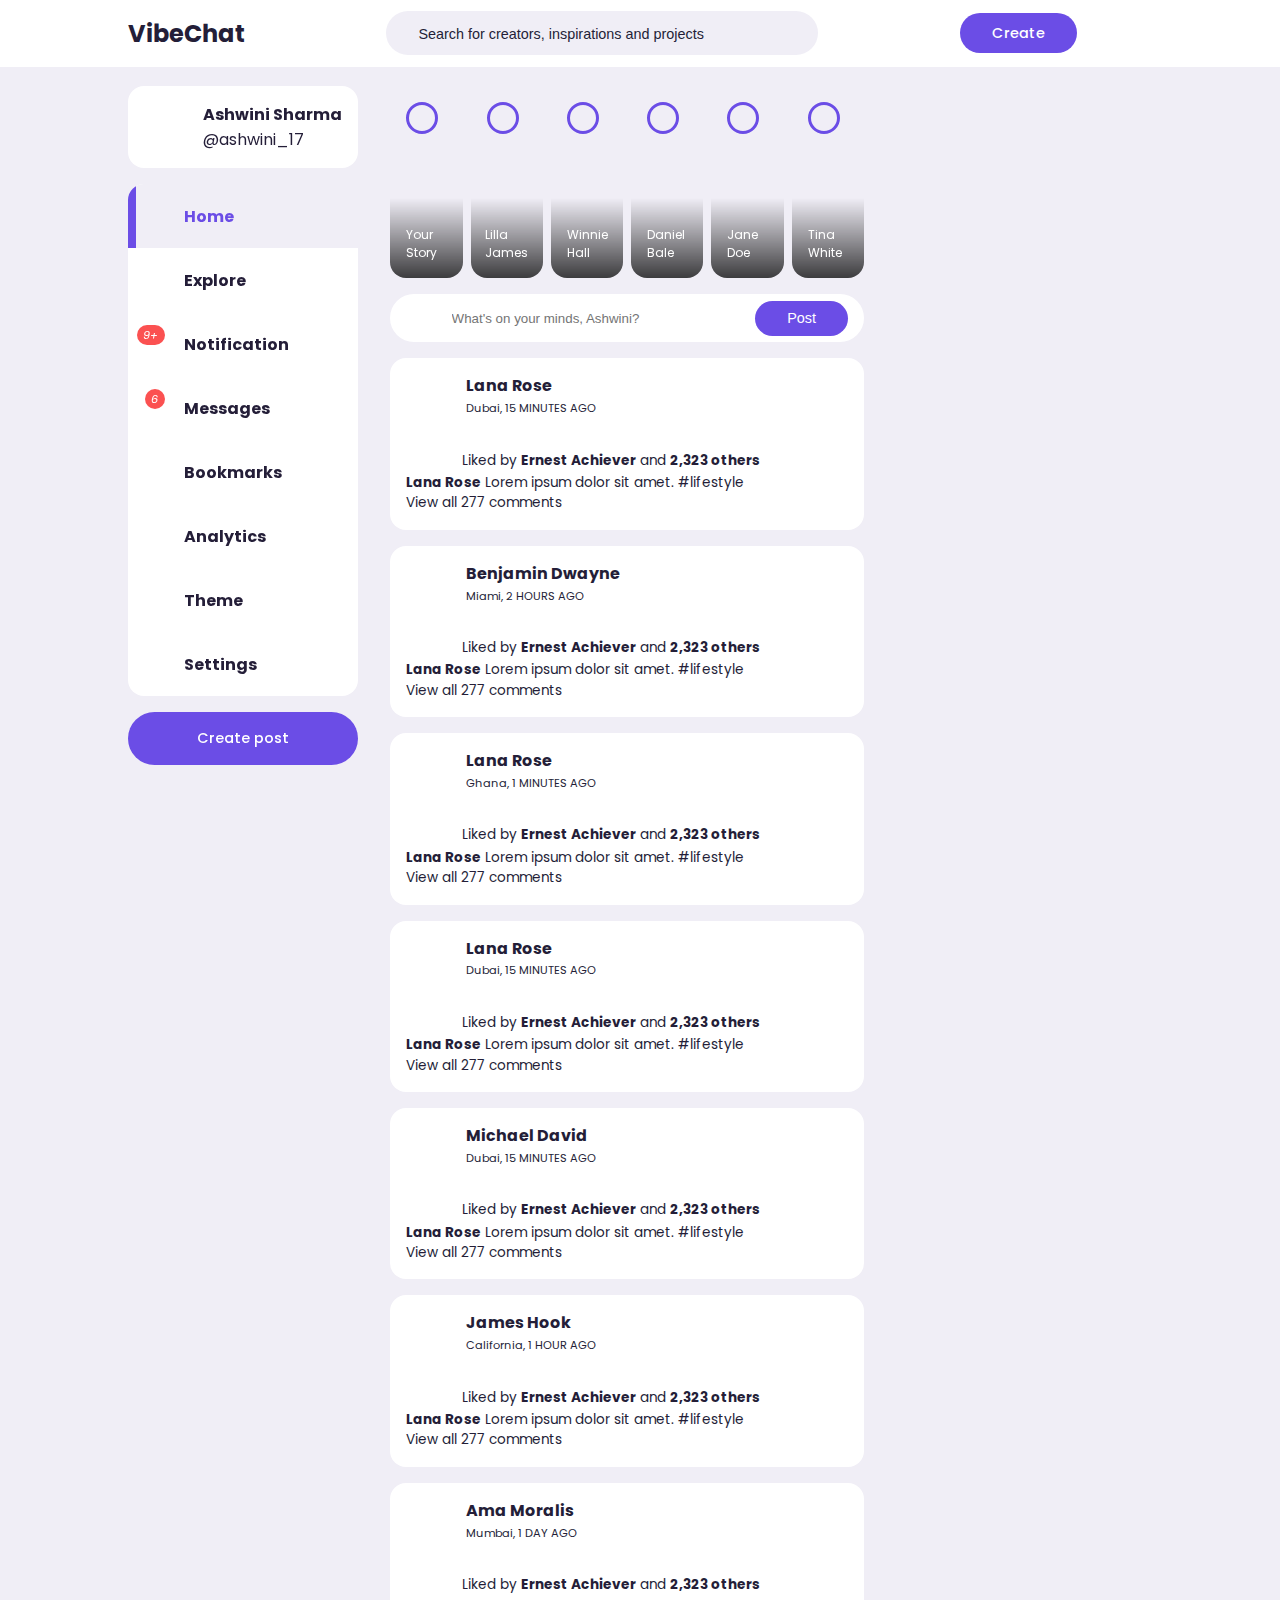
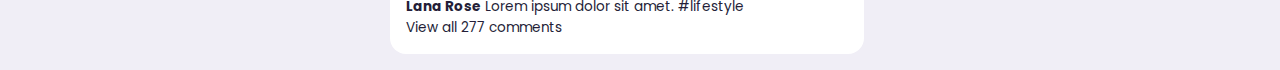
==== commit ecfdbe0d: "Update index.html" ====
--- a/Social Media Website/index.html
+++ b/Social Media Website/index.html
@@ -139,11 +139,11 @@
 
               <label for="create-post" class = "btn btn-primary">Create post</label>
              </div>
-             <!-------------------------------------------MIDDLE------------------------------------------------------->
+             <!-------------------------------------------Middle------------------------------------------------------->
 
              <div class="middle">
 
-             <!------------Stories----------->
+             <!------------------------------------------Stories---------------------------------------------->
 
                 <div class="stories">
                     <div class="story">
@@ -194,7 +194,7 @@
                  </form>
 
                  
-                    <!-----------------------------------FEEDS-------------------------------------->
+                    <!-----------------------------------Feeds-------------------------------------->
 
                     <div class="feeds">
 
@@ -522,7 +522,7 @@
                 <!--------------------------End of Middle------------------------------------->
 
                 
-             <!-------------------------------------------RIGHT------------------------------------------------>
+             <!-------------------------------------------Right------------------------------------------------>
 
              <div class="right">
                 
--- a/Social Media Website/style.css
+++ b/Social Media Website/style.css
@@ -1 +1,455 @@
 
+@import url('https://fonts.googleapis.com/css2?family=Lato&family=Poppins:wght@300;400;500;600&display=swap');
+
+:root
+{
+    --color-white: hsl(252, 30%, 100%);
+    --color-light: hsl(252, 30%, 95%);
+    --color-grey: hsl(252, 15%, 65%);
+    --color-primary: hsl(252, 75%, 60%);
+    --color-secondary: hsl(252, 30%, 17%);
+    --color-success: hsl(120, 100%, 90%);
+    --color-danger: hsl(0, 95%, 65%);
+    --color-dark: hsl(252, 30%, 17%);
+    --color-black: hsl(252, 30%, 10%);
+
+    --border-radius: 2rem;
+    --card-border-radius: 1rem;
+    --btn-padding: 0.6rem 2rem;
+    --search-padding: 0.6rem 1rem;
+    --card-padding: 1rem;
+
+    --sticky-top-left: 5.4rem;
+    --sticky-top-right: -18rem;
+}
+
+*, 
+*::before, 
+*::after
+{
+    margin: 0;
+    padding: 0;
+    outline: 0;
+    box-sizing: border-box;
+    text-decoration: none;
+    list-style: none;
+    border: none;
+}
+
+body
+{  
+    font-family:"Poppins", sans-serif;
+    color: var(--color-dark);
+    background: var(--color-light);
+    overflow-x: hidden;
+}
+
+.container{
+    width: 80%;
+    margin: 0 auto;
+}
+
+.profile-photo{
+    width: 2.7rem;
+    aspect-ratio: 1/1;
+    border-radius: 50%;
+    overflow: hidden;
+}
+
+img{
+    display: block;
+    width: 100%;
+}
+
+.btn-primary
+{
+    display: inline-block;
+    padding: var(--btn-padding);
+    font-weight: 500;
+    border-radius: var(--border-radius);
+    cursor: pointer;
+    transition: all 300ms ease;
+    font-size: 0.9rem;
+}
+
+.btn:hover{
+    opacity: 0.8;
+}
+
+.btn-primary
+{
+    background: var(--color-primary);
+    color: white;
+}
+
+.text-bold{
+    font-weight: 500;
+
+}
+
+.text-muted{
+    color: var(--color-gray);
+}
+
+/*---------------NAVBAR---------------*/
+
+nav{
+    width: 100%;
+    background: var(--color-white);
+    padding: 0.7rem 0;
+    position: fixed;
+    top: 0;
+    z-index: 10;
+}
+
+nav .container{
+    display: flex;
+    align-items: center;
+    justify-content: space-between;
+}
+
+nav .search-bar{
+    background: var(--color-light);
+    border-radius: var(--border-radius);
+    padding: var(--search-padding);
+}
+
+nav .search-bar input[type = "search"]
+{
+    background: transparent;
+    width: 30vw;
+    margin-left: 1rem;
+    font-size: 0.9rem;
+    color: var(--color-dark);
+}
+nav .search-bar input[type = "search"]::placeholder{
+    color: var(--color-gray);
+}
+
+nav .create{
+    display: flex;
+    align-items: center;
+    gap: 2rem;
+}
+
+/*--------------------------------MAIN SECTION----------------------------------------*/
+
+main{
+    position: relative;
+    top: 5.4rem;
+}
+
+main .container{
+    display: grid;
+    grid-template-columns: 18vw auto 20vw;
+    column-gap: 2rem;
+    position: relative;
+}
+
+/*----------------------------LEFT-------------------------------------*/
+main .container .left
+{
+    height: max-content;
+    position: sticky;
+    top: var(--sticky-top-left);
+}
+
+main .container .left .profile
+{
+    padding: var(--card-padding);
+    background: var(--color-white);
+    border-radius: var(--card-border-radius);
+    display: flex;
+    align-items: center;
+    column-gap: 1rem;
+    width: 100%;
+}
+
+/*-------------------------------SIDEBAR----------------------------------*/
+
+.left .sidebar
+{
+    margin-top: 1rem;
+    background: var(--color-white);
+    border-radius: var(--card-border-radius);
+}
+
+.left .sidebar .menu-item
+{
+    display: flex;
+    align-items: center;
+    height: 4rem;
+    cursor: pointer;
+    transition: all 300ms ease;
+    position: relative;
+}
+
+.left .sidebar .menu-item:hover
+{
+  background: var(--color-light);
+
+}
+
+.left .sidebar i {
+    font-size: 1.4rem;
+    color: var(--color-gray);
+    margin-left: 2rem;
+    position: relative;
+}
+.left .sidebar i .notification-count
+{
+    background: var(--color-danger);
+    color: white;
+    font-size: 0.7rem;
+    width: fit-content;
+    border-radius: 0.8rem;
+    padding: 0.1rem 0.4rem;
+    position: absolute;
+    top: -0.2rem;
+    right: -0.3rem;
+}
+
+.left .sidebar h3{
+    margin-left: 1.5rem;
+    font-size: 1rem;
+}
+
+.left .sidebar .active{
+    background: var(--color-light);
+}
+
+.left .sidebar .active i, .sidebar .active h3{
+    color: var(--color-primary);
+}
+
+.left .sidebar .active::before{
+    content: "";
+    display: block;
+    width: 0.5rem;
+    height: 100%;
+    position: absolute;
+    background: var(--color-primary);
+}
+
+.left .sidebar .menu-item:first-child.active{
+    border-top-left-radius: var(--card-border-radius);
+    overflow: hidden;
+
+}
+
+.left .sidebar .menu-item:last-child.active {
+    border-bottom-left-radius: var(--card-border-radius);
+    overflow: hidden;
+}
+
+.left .btn{
+margin-top: 1rem;
+width: 100%;
+text-align: center;
+padding: 1rem
+}
+
+/*-------------------Notification Popup-------------------*/
+
+.left .notifications-popup
+{
+    position: absolute;
+    top: 0;
+    left: 110%;
+    width: 30rem;
+    background: var(--color-white);
+    border-radius: var(--card-pading);
+    box-shadow: 0 0 2rem hsl(var(--color-primary), 75%, 60% 25%);
+    z-index: 8;
+    display: none;
+}
+
+.left .notification-popup::before
+{
+   content: "";
+   width: 1.2rem;
+   height: 1.2rem;
+   display: bloc;
+   background-color: var(--color-white);
+   position: absolute;
+   left: -0.6rem;
+   transform: rotate(45deg);
+}
+
+.left .notification-popup > div
+{
+   display: flex;
+   align-items: start;
+   gap: 1rem;
+   margin-bottom: 1rem;
+}
+
+.left .notification-popup small{
+    display: block;
+    
+}
+
+/*----------------------Middle------------------------*/
+.middle .stories{
+    display: flex;
+    justify-content: space-between;
+    height: 12rem;
+    gap: 0.5rem;
+}
+
+.middle .stories .story{
+    padding: var(--card-padding);
+    border-radius: var(--card-border-radius);
+    display: flex;
+    flex-direction: column;
+    justify-content: space-between;
+    align-items: center;
+    color: white;
+    font-size: 0.75rem;
+    width: 100%;
+    position: relative;
+    overflow: hidden;
+}
+
+.middle .stories .story::before
+{
+    content: "";
+    display: block;
+    width: 100%;
+    height: 5rem;
+    background: linear-gradient(transparent, rgba(0,0,0,0.75));
+    position: absolute;
+    bottom: 0;
+}
+
+.middle .stories .story .name{
+z-index: 2;
+}
+
+.middle .stories .story:nth-child(1)
+{
+    background: url(images/story-1.jpg)
+    no-repeat center center/cover;
+}
+.middle .stories .story:nth-child(2)
+{
+    background: url(images/story-2.jpg)
+    no-repeat center center/cover;
+}
+.middle .stories .story:nth-child(3)
+{
+    background: url(images/story-3.jpg)
+    no-repeat center center/cover;
+}
+.middle .stories .story:nth-child(4)
+{
+    background: url(images/story-4.jpg)
+    no-repeat center center/cover;
+}
+.middle .stories .story:nth-child(5)
+{
+    background: url(images/story-5.jpg)
+    no-repeat center center/cover;
+}
+.middle .stories .story:nth-child(6)
+{
+    background: url(images/story-6.jpg)
+    no-repeat center center/cover;
+}
+
+.middle .story .profile-photo
+{
+   width: 2rem;
+   height: 2rem;
+   align-self: start;
+   border: 3px solid var(--color-primary);
+}
+
+/*-----------------------------------Create Post-----------------------------------*/
+
+.middle .create-post{
+    width: 100%;
+    display: flex;
+    align-items: center;
+    justify-content: space-between;
+    margin-top: 1rem;
+    background: var(--color-white);
+    padding: 0.4rem var(--card-padding);
+    border-radius: var(--border-radius);
+}
+
+.middle .create-post input[type = "text"]
+{
+    justify-self: start;
+    width: 100%;
+    padding-left: 1rem;
+    background: transparent;
+    color: var(--color-dark);
+    margin-right: 1rem;
+}
+
+/*------------------------------Feeds---------------------------------*/
+
+.middle .feeds .feed
+{
+    background: var(--color-white);
+    border-radius: var(--card-border-radius);
+    padding: var(--card-padding);
+    margin: 1rem 0;
+    font-size: 0.85rem;
+    line-height: 1.5;
+}
+
+.middle .feed .head
+{
+    display: flex;
+    justify-content: space-between;
+}
+
+.middle .feed .user
+{
+    display: flex;
+    gap: 1rem;
+}
+
+.middle .feed .photo
+{
+    border-radius: var(--card-border-radius);
+    overflow: hidden;
+    margin: 0.7rem 0;
+}
+
+.middle .feed .action-buttons
+{
+    display: flex;
+    justify-content: space-between;
+    align-items: center;
+    font-size: 1.4rem;
+    margin: 0.6rem;
+}
+
+.middle .liked-by{
+    display: flex;
+}
+
+.middle .liked-by span
+{
+    width: 1.4rem;
+    height: 1.4rem;
+    display: block;
+    border-radius: 50%;
+    overflow: hidden;
+    border: 2px solid var(--color-white);
+    margin-left: -0.6rem;
+}
+
+.middle .liked-by span:first-child
+{
+    margin: 0;
+}
+
+.middle .liked-by p{
+    margin-left: 0.5rem;
+}
+
+
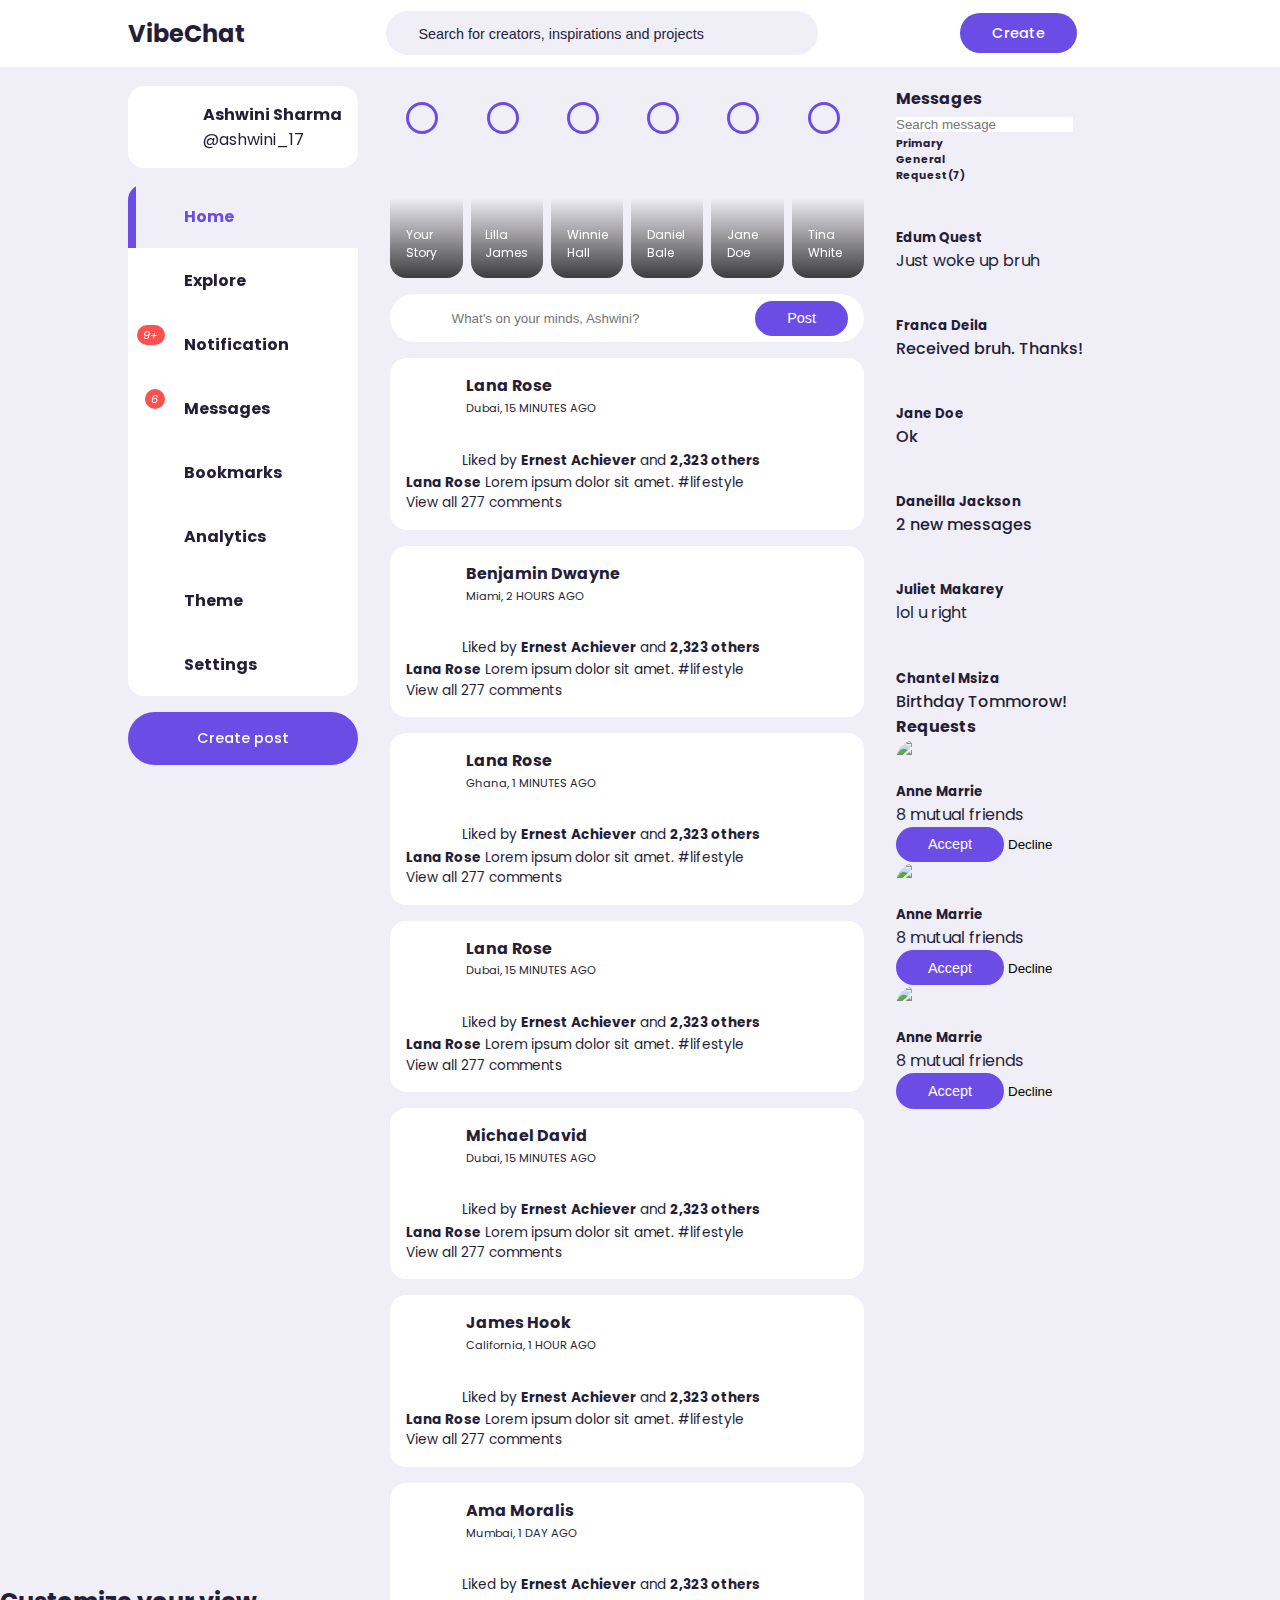
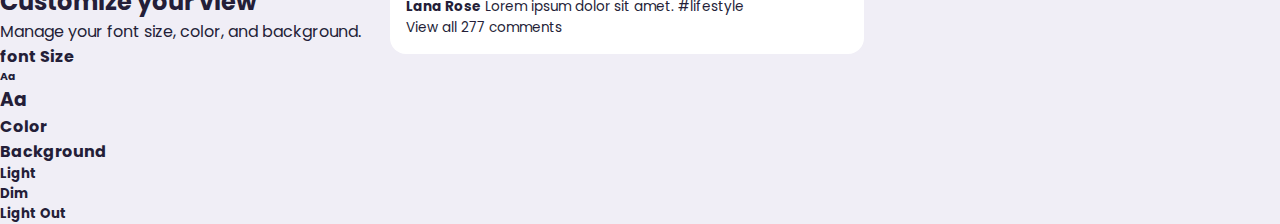
==== commit 509d8379: "Update index.html" ====
--- a/Social Media Website/index.html
+++ b/Social Media Website/index.html
@@ -1,535 +1,768 @@
 <!DOCTYPE html>
 <html lang="en">
-<head>
-    <meta charset="UTF-8">
-    <meta http-equiv = "X-UA-Compatible" content = "IE = edge">
-    <meta name="viewport" content="width=device-width, initial-scale=1.0">
+  <head>
+    <meta charset="UTF-8" />
+    <meta http-equiv="X-UA-Compatible" content="IE = edge" />
+    <meta name="viewport" content="width=device-width, initial-scale=1.0" />
     <title>VibeChat - Responsive Social Media Website</title>
-    <link rel="stylesheet" href="https://unicons.iconscout.com/release/v2.1.6/css/unicons.css">
-    <link rel="stylesheet" href="./style.css">
-    
-
-</head>
-<body>
+    <link
+      rel="stylesheet"
+      href="https://unicons.iconscout.com/release/v2.1.6/css/unicons.css"
+    />
+    <link rel="stylesheet" href="./style.css" />
+  </head>
+  <div>
     <nav>
-        <div class="container">
-            <h2 class = "logo">
-                VibeChat
-            </h2>
-            <div class="search-bar">
-                <i class="uil uil-search"></i>
-                <input type="search" placeholder = "Search for creators, inspirations and projects">
-            </div>
-            <div class="create">
-                <label class = "btn btn-primary" for="create-post">Create</label>
-                <div class="profile-photo">
-                    <img src="images/profile-pic.jpg" alt="">
-                </div>
-            </div>
+      <div class="container">
+        <h2 class="logo">VibeChat</h2>
+        <div class="search-bar">
+          <i class="uil uil-search"></i>
+          <input
+            type="search"
+            placeholder="Search for creators, inspirations and projects"
+          />
         </div>
+        <div class="create">
+          <label class="btn btn-primary" for="create-post">Create</label>
+          <div class="profile-photo">
+            <img src="images/profile-pic.jpg" alt="" />
+          </div>
+        </div>
+      </div>
     </nav>
     <!---------Main Section--------->
     <main>
-        <div class="container">
-             <div class="left">
-              <a class = "profile">
+      <div class="container">
+        <div class="left">
+          <a class="profile">
+            <div class="profile-photo">
+              <img src="images/profile-pic.jpg" alt="" />
+            </div>
+            <div class="handle">
+              <h4>Ashwini Sharma</h4>
+              <p class="text-muted">@ashwini_17</p>
+            </div>
+          </a>
+
+          <!-----------------------------------------------SideBar Starts--------------------------------------------->
+
+          <div class="sidebar">
+            <a class="menu-item active">
+              <span><i class="uil uil-home"></i></span>
+              <h3>Home</h3>
+            </a>
+            <a class="menu-item">
+              <span><i class="uil uil-compass"></i></span>
+              <h3>Explore</h3>
+            </a>
+            <a class="menu-item" id=" notifications">
+              <span
+                ><i class="uil uil-bell"
+                  ><small class="notification-count">9+</small></i
+                ></span
+              >
+              <h3>Notification</h3>
+
+              <!----------------------------------------Notification popup starts---------------------------------------->
+
+              <div class="notifications-popup">
+                <div>
+                  <div class="profile-photo">
+                    <img src="images/profile-2.jpg" alt="" />
+                  </div>
+                  <div class="notification-body">
+                    <b>Divyansh Pillai</b> commented on your post
+                    <small class="text-muted">1 HOUR AGO</small>
+                  </div>
+                </div>
+                <div>
+                  <div class="profile-photo">
+                    <img src="images/profile-3.jpg" alt="" />
+                  </div>
+                  <div class="notification-body">
+                    <b>Aditya Shrivastava</b> commented on your post
+                    <small class="text-muted">3 HOURS AGO</small>
+                  </div>
+                </div>
+                <div>
+                  <div class="profile-photo">
+                    <img src="images/profile-4.jpg" alt="" />
+                  </div>
+                  <div class="notification-body">
+                    <b>Anay Bubey</b> and <b>283 others</b> liked your post
+                    <small class="text-muted">1 DAYS AGO</small>
+                  </div>
+                </div>
+                <div>
+                  <div class="profile-photo">
+                    <img src="images/profile-5.jpg" alt="" />
+                  </div>
+                  <div class="notification-body">
+                    <b>Ayush Singh</b> accepted your friend request
+                    <small class="text-muted">3 DAYS AGO</small>
+                  </div>
+                </div>
+                <div>
+                  <div class="profile-photo">
+                    <img src="images/profile-6.jpg" alt="" />
+                  </div>
+                  <div class="notification-body">
+                    <b>Bhoomika Kanojia</b> commented yout post you are tagged
+                    in
+                    <small class="text-muted">2 DAYS AGO</small>
+                  </div>
+                </div>
+                <div>
+                  <div class="profile-photo">
+                    <img src="images/profile-7.jpg" alt="" />
+                  </div>
+                  <div class="notification-body">
+                    <b>Deepika Khatri</b> commented on your post
+                    <small class="text-muted">5 DAYS AGO</small>
+                  </div>
+                </div>
+              </div>
+
+              <!-------------------------------------End of Notification popup--------------------------------------->
+            </a>
+            <a class="menu-item" id="messages-notifications">
+              <span
+                ><i class="uil uil-envelope-alt"
+                  ><small class="notification-count">6</small></i
+                ></span
+              >
+              <h3>Messages</h3>
+            </a>
+            <a class="menu-item">
+              <span><i class="uil uil-bookmark"></i></span>
+              <h3>Bookmarks</h3>
+            </a>
+            <a class="menu-item">
+              <span><i class="uil uil-chart-line"></i></span>
+              <h3>Analytics</h3>
+            </a>
+            <a class="menu-item">
+              <span><i class="uil uil-palette"></i></span>
+              <h3>Theme</h3>
+            </a>
+            <a class="menu-item">
+              <span><i class="uil uil-setting"></i></span>
+              <h3>Settings</h3>
+            </a>
+          </div>
+          <!----------------------------------------End of sidebar-------------------------------------------------->
+
+          <label for="create-post" class="btn btn-primary">Create post</label>
+        </div>
+        <!-------------------------------------------MIDDLE------------------------------------------------------->
+
+        <div class="middle">
+          <!------------Stories----------->
+
+          <div class="stories">
+            <div class="story">
+              <div class="profile-photo">
+                <img src="images/profile-pic.jpg" alt="" />
+              </div>
+              <p class="name">Your Story</p>
+            </div>
+            <div class="story">
+              <div class="profile-photo">
+                <img src="images/profile-9.jpg" alt="" />
+              </div>
+              <p class="name">Lilla James</p>
+            </div>
+            <div class="story">
+              <div class="profile-photo">
+                <img src="images/profile-10.jpg" alt="" />
+              </div>
+              <p class="name">Winnie Hall</p>
+            </div>
+            <div class="story">
+              <div class="profile-photo">
+                <img src="images/profile-11.jpg" alt="" />
+              </div>
+              <p class="name">Daniel Bale</p>
+            </div>
+            <div class="story">
+              <div class="profile-photo">
+                <img src="images/profile-12.jpg" alt="" />
+              </div>
+              <p class="name">Jane Doe</p>
+            </div>
+            <div class="story">
+              <div class="profile-photo">
+                <img src="images/profile-12.jpg" alt="" />
+              </div>
+              <p class="name">Tina White</p>
+            </div>
+          </div>
+          <!------------End of Stories------------->
+
+          <form class="create-post">
+            <div class="profile-photo">
+              <img src="images/profile-pic.jpg" alt="" />
+            </div>
+            <input
+              type="text"
+              placeholder="What's on your minds, Ashwini?"
+              id="create-post"
+            />
+            <input type="submit" value="Post" class="btn btn-primary" />
+          </form>
+
+          <!-----------------------------------FEEDS-------------------------------------->
+
+          <div class="feeds">
+            <!-----------------------------------Feed 1-------------------------------------->
+
+            <div class="feed">
+              <div class="head">
+                <div class="user">
+                  <div class="profile-photo">
+                    <img src="images/profile-13.jpg" alt="" />
+                  </div>
+                  <div class="ingo">
+                    <h3>Lana Rose</h3>
+                    <small>Dubai, 15 MINUTES AGO</small>
+                  </div>
+                </div>
+                <span class="edit">
+                  <i class="uil uil-ellipsis-h"></i>
+                </span>
+              </div>
+              <div class="photo">
+                <img src="images/feed-1.jpg" alt="" />
+              </div>
+              <div class="action-buttons">
+                <div class="interaction-buttons">
+                  <span><i class="uil uil-heart"></i></span>
+                  <span><i class="uil uil-comment-dots"></i></span>
+                  <span><i class="uil uil-share-alt"></i></span>
+                </div>
+                <div class="bookmark">
+                  <span><i class="uil uil-bookmark"></i></span>
+                </div>
+              </div>
+              <div class="liked-by">
+                <span><img src="images/profile-10.jpg" alt="" /></span>
+                <span><img src="images/profile-4.jpg" alt="" /></span>
+                <span><img src="images/profile-15.jpg" alt="" /></span>
+
+                <p>Liked by <b>Ernest Achiever</b> and <b>2,323 others</b></p>
+              </div>
+              <div class="caption">
+                <p>
+                  <b>Lana Rose</b> Lorem ipsum dolor sit amet.
+                  <span class="harsh-tag">#lifestyle</span>
+                </p>
+              </div>
+              <div class="comment text-muted">View all 277 comments</div>
+            </div>
+
+            <!--------------------------End of feed-------------------------->
+
+            <!-----------------------------------Feed 2-------------------------------------->
+
+            <div class="feed">
+              <div class="head">
+                <div class="user">
+                  <div class="profile-photo">
+                    <img src="images/profile-14.jpg" alt="" />
+                  </div>
+                  <div class="ingo">
+                    <h3>Benjamin Dwayne</h3>
+                    <small>Miami, 2 HOURS AGO</small>
+                  </div>
+                </div>
+                <span class="edit">
+                  <i class="uil uil-ellipsis-h"></i>
+                </span>
+              </div>
+              <div class="photo">
+                <img src="images/feed-2.jpg" alt="" />
+              </div>
+              <div class="action-buttons">
+                <div class="interaction-buttons">
+                  <span><i class="uil uil-heart"></i></span>
+                  <span><i class="uil uil-comment-dots"></i></span>
+                  <span><i class="uil uil-share-alt"></i></span>
+                </div>
+                <div class="bookmark">
+                  <span><i class="uil uil-bookmark"></i></span>
+                </div>
+              </div>
+              <div class="liked-by">
+                <span><img src="images/profile-10.jpg" alt="" /></span>
+                <span><img src="images/profile-4.jpg" alt="" /></span>
+                <span><img src="images/profile-15.jpg" alt="" /></span>
+
+                <p>Liked by <b>Ernest Achiever</b> and <b>2,323 others</b></p>
+              </div>
+              <div class="caption">
+                <p>
+                  <b>Lana Rose</b> Lorem ipsum dolor sit amet.
+                  <span class="harsh-tag">#lifestyle</span>
+                </p>
+              </div>
+              <div class="comment text-muted">View all 277 comments</div>
+            </div>
+
+            <!--------------------------End of feed-------------------------->
+
+            <!-----------------------------------Feed 3-------------------------------------->
+
+            <div class="feed">
+              <div class="head">
+                <div class="user">
+                  <div class="profile-photo">
+                    <img src="images/profile-3.jpg" alt="" />
+                  </div>
+                  <div class="ingo">
+                    <h3>Lana Rose</h3>
+                    <small>Ghana, 1 MINUTES AGO</small>
+                  </div>
+                </div>
+                <span class="edit">
+                  <i class="uil uil-ellipsis-h"></i>
+                </span>
+              </div>
+              <div class="photo">
+                <img src="images/feed-3.jpg" alt="" />
+              </div>
+              <div class="action-buttons">
+                <div class="interaction-buttons">
+                  <span><i class="uil uil-heart"></i></span>
+                  <span><i class="uil uil-comment-dots"></i></span>
+                  <span><i class="uil uil-share-alt"></i></span>
+                </div>
+                <div class="bookmark">
+                  <span><i class="uil uil-bookmark"></i></span>
+                </div>
+              </div>
+              <div class="liked-by">
+                <span><img src="images/profile-10.jpg" alt="" /></span>
+                <span><img src="images/profile-4.jpg" alt="" /></span>
+                <span><img src="images/profile-15.jpg" alt="" /></span>
+
+                <p>Liked by <b>Ernest Achiever</b> and <b>2,323 others</b></p>
+              </div>
+              <div class="caption">
+                <p>
+                  <b>Lana Rose</b> Lorem ipsum dolor sit amet.
+                  <span class="harsh-tag">#lifestyle</span>
+                </p>
+              </div>
+              <div class="comment text-muted">View all 277 comments</div>
+            </div>
+
+            <!--------------------------End of feed-------------------------->
+
+            <!-----------------------------------Feed 4-------------------------------------->
+
+            <div class="feed">
+              <div class="head">
+                <div class="user">
+                  <div class="profile-photo">
+                    <img src="images/profile-4.jpg" alt="" />
+                  </div>
+                  <div class="ingo">
+                    <h3>Lana Rose</h3>
+                    <small>Dubai, 15 MINUTES AGO</small>
+                  </div>
+                </div>
+                <span class="edit">
+                  <i class="uil uil-ellipsis-h"></i>
+                </span>
+              </div>
+              <div class="photo">
+                <img src="images/feed-4.jpg" alt="" />
+              </div>
+              <div class="action-buttons">
+                <div class="interaction-buttons">
+                  <span><i class="uil uil-heart"></i></span>
+                  <span><i class="uil uil-comment-dots"></i></span>
+                  <span><i class="uil uil-share-alt"></i></span>
+                </div>
+                <div class="bookmark">
+                  <span><i class="uil uil-bookmark"></i></span>
+                </div>
+              </div>
+              <div class="liked-by">
+                <span><img src="images/profile-10.jpg" alt="" /></span>
+                <span><img src="images/profile-4.jpg" alt="" /></span>
+                <span><img src="images/profile-15.jpg" alt="" /></span>
+
+                <p>Liked by <b>Ernest Achiever</b> and <b>2,323 others</b></p>
+              </div>
+              <div class="caption">
+                <p>
+                  <b>Lana Rose</b> Lorem ipsum dolor sit amet.
+                  <span class="harsh-tag">#lifestyle</span>
+                </p>
+              </div>
+              <div class="comment text-muted">View all 277 comments</div>
+            </div>
+
+            <!--------------------------End of feed-------------------------->
+
+            <!-----------------------------------Feed 5-------------------------------------->
+
+            <div class="feed">
+              <div class="head">
+                <div class="user">
+                  <div class="profile-photo">
+                    <img src="images/profile-17.jpg" alt="" />
+                  </div>
+                  <div class="ingo">
+                    <h3>Michael David</h3>
+                    <small>Dubai, 15 MINUTES AGO</small>
+                  </div>
+                </div>
+                <span class="edit">
+                  <i class="uil uil-ellipsis-h"></i>
+                </span>
+              </div>
+              <div class="photo">
+                <img src="images/feed-6.jpg" alt="" />
+              </div>
+              <div class="action-buttons">
+                <div class="interaction-buttons">
+                  <span><i class="uil uil-heart"></i></span>
+                  <span><i class="uil uil-comment-dots"></i></span>
+                  <span><i class="uil uil-share-alt"></i></span>
+                </div>
+                <div class="bookmark">
+                  <span><i class="uil uil-bookmark"></i></span>
+                </div>
+              </div>
+              <div class="liked-by">
+                <span><img src="images/profile-10.jpg" alt="" /></span>
+                <span><img src="images/profile-4.jpg" alt="" /></span>
+                <span><img src="images/profile-15.jpg" alt="" /></span>
+
+                <p>Liked by <b>Ernest Achiever</b> and <b>2,323 others</b></p>
+              </div>
+              <div class="caption">
+                <p>
+                  <b>Lana Rose</b> Lorem ipsum dolor sit amet.
+                  <span class="harsh-tag">#lifestyle</span>
+                </p>
+              </div>
+              <div class="comment text-muted">View all 277 comments</div>
+            </div>
+
+            <!--------------------------End of feed-------------------------->
+
+            <!-----------------------------------Feed 6-------------------------------------->
+
+            <div class="feed">
+              <div class="head">
+                <div class="user">
+                  <div class="profile-photo">
+                    <img src="images/profile-11.jpg" alt="" />
+                  </div>
+                  <div class="ingo">
+                    <h3>James Hook</h3>
+                    <small>California, 1 HOUR AGO</small>
+                  </div>
+                </div>
+                <span class="edit">
+                  <i class="uil uil-ellipsis-h"></i>
+                </span>
+              </div>
+              <div class="photo">
+                <img src="images/feed-5.jpg" alt="" />
+              </div>
+              <div class="action-buttons">
+                <div class="interaction-buttons">
+                  <span><i class="uil uil-heart"></i></span>
+                  <span><i class="uil uil-comment-dots"></i></span>
+                  <span><i class="uil uil-share-alt"></i></span>
+                </div>
+                <div class="bookmark">
+                  <span><i class="uil uil-bookmark"></i></span>
+                </div>
+              </div>
+              <div class="liked-by">
+                <span><img src="images/profile-10.jpg" alt="" /></span>
+                <span><img src="images/profile-4.jpg" alt="" /></span>
+                <span><img src="images/profile-15.jpg" alt="" /></span>
+
+                <p>Liked by <b>Ernest Achiever</b> and <b>2,323 others</b></p>
+              </div>
+              <div class="caption">
+                <p>
+                  <b>Lana Rose</b> Lorem ipsum dolor sit amet.
+                  <span class="harsh-tag">#lifestyle</span>
+                </p>
+              </div>
+              <div class="comment text-muted">View all 277 comments</div>
+            </div>
+
+            <!--------------------------End of feed-------------------------->
+
+            <!-----------------------------------Feed 7-------------------------------------->
+
+            <div class="feed">
+              <div class="head">
+                <div class="user">
+                  <div class="profile-photo">
+                    <img src="images/profile-18.jpg" alt="" />
+                  </div>
+                  <div class="ingo">
+                    <h3>Ama Moralis</h3>
+                    <small>Mumbai, 1 DAY AGO</small>
+                  </div>
+                </div>
+                <span class="edit">
+                  <i class="uil uil-ellipsis-h"></i>
+                </span>
+              </div>
+              <div class="photo">
+                <img src="images/feed-7.jpg" alt="" />
+              </div>
+              <div class="action-buttons">
+                <div class="interaction-buttons">
+                  <span><i class="uil uil-heart"></i></span>
+                  <span><i class="uil uil-comment-dots"></i></span>
+                  <span><i class="uil uil-share-alt"></i></span>
+                </div>
+                <div class="bookmark">
+                  <span><i class="uil uil-bookmark"></i></span>
+                </div>
+              </div>
+              <div class="liked-by">
+                <span><img src="images/profile-10.jpg" alt="" /></span>
+                <span><img src="images/profile-4.jpg" alt="" /></span>
+                <span><img src="images/profile-15.jpg" alt="" /></span>
+
+                <p>Liked by <b>Ernest Achiever</b> and <b>2,323 others</b></p>
+              </div>
+              <div class="caption">
+                <p>
+                  <b>Lana Rose</b> Lorem ipsum dolor sit amet.
+                  <span class="harsh-tag">#lifestyle</span>
+                </p>
+              </div>
+              <div class="comment text-muted">View all 277 comments</div>
+            </div>
+
+            <!--------------------------End of feed-------------------------->
+          </div>
+
+          <!--------------------------End of feeds-------------------------->
+        
+        </div>
+        <!--------------------------End of Middle------------------------------------->
+      
+        <!-------------------------------------------RIGHT------------------------------------------------>
+
+        <div class="right">
+          <!-----------------------------Messages----------------------------------->
+          <div class="messages">
+            <div class="heading">
+              <h4>Messages</h4>
+              <i class="uil uil-edit"></i>
+            </div>
+
+            <!--------------------Search Bar--------------------->
+
+            <div class="search-bar">
+              <i class="uil uil-search"></i>
+              <input
+                type="search"
+                placeholder="Search message"
+                id="message-search"
+              />
+            </div>
+
+            <!-----------------Message category-------------------->
+
+            <div class="category">
+              <h6 class="active">Primary</h6>
+              <h6>General</h6>
+              <h6 class="message-requests">Request(7)</h6>
+            </div>
+
+            <!---------------------------------------Messages------------------------------------------>
+
+            <div class="message">
+              <div class="profile-photo">
+                <img src="images/profile-2.jpg" alt="" />
+              </div>
+              <div class="message-body">
+                <h5>Edum Quest</h5>
+                <p class="text-muted">Just woke up bruh</p>
+              </div>
+            </div>
+
+            <div class="message">
+              <div class="profile-photo">
+                <img src="images/profile-3.jpg" alt="" />
+                <div class="active"></div>
+              </div>
+              <div class="message-body">
+                <h5>Franca Deila</h5>
+                <p class="text-bold">Received bruh. Thanks!</p>
+              </div>
+            </div>
+
+            <div class="message">
+              <div class="profile-photo">
+                <img src="images/profile-4.jpg" alt="" />
+              </div>
+              <div class="message-body">
+                <h5>Jane Doe</h5>
+                <p class="text-bold">Ok</p>
+              </div>
+            </div>
+
+            <div class="message">
+              <div class="profile-photo">
+                <img src="images/profile-5.jpg" alt="" />
+              </div>
+              <div class="message-body">
+                <h5>Daneilla Jackson</h5>
+                <p class="text-bold">2 new messages</p>
+              </div>
+            </div>
+
+            <div class="message">
+              <div class="profile-photo">
+                <img src="images/profile-6.jpg" alt="" />
+              </div>
+              <div class="message-body">
+                <h5>Juliet Makarey</h5>
+                <p class="text-muted">lol u right</p>
+              </div>
+            </div>
+
+            <div class="message">
+              <div class="profile-photo">
+                <img src="images/profile-7.jpg" alt="" />
+                <div class="active"></div>
+              </div>
+              <div class="message-body">
+                <h5>Chantel Msiza</h5>
+                <p class="text-bold">Birthday Tommorow!</p>
+              </div>
+            </div>
+          </div>
+
+          <!--------------------------------End of Messages--------------------------------->
+
+          <!------------------------------Friend Requests------------------------------------->
+
+          <div class="friend-requests">
+            <h4>Requests</h4>
+            <div class="request">
+              <div class="info">
                 <div class="profile-photo">
-                    <img src="images/profile-pic.jpg" alt="">
-                </div>
-                <div class="handle">
-                    <h4>Ashwini Sharma</h4>
-                    <p class = "text-muted">
-                        @ashwini_17
-                    </p>
-                </div>
-              </a>
-
-              <!-----------------------------------------------SideBar Starts--------------------------------------------->
-
-              <div class="sidebar">
-                    <a class="menu-item active">
-                        <span><i class="uil uil-home"></i></span><h3>Home</h3>   
-                    </a>
-                    <a class="menu-item">
-                        <span><i class="uil uil-compass"></i></span><h3>Explore</h3>
-                    </a>
-                    <a class="menu-item" id=" notifications">
-                        <span><i class="uil uil-bell"><small class="notification-count">9+</small></i></span><h3>Notification</h3>  
-
-              <!-----------------------------------------------Notification popup starts------------------------------------------>
-
-                    <div class="notifications-popup">
-                        <div>
-                            <div class="profile-photo">
-                                <img src="images/profile-2.jpg" alt="">
-                            </div>
-                            <div class="notification-body">
-                                <b>Divyansh Pillai</b> commented on your post
-                                <small class = "text-muted">1 HOUR AGO</small>
-                            </div>
-                        </div> 
-                        <div>
-                            <div class="profile-photo">
-                                <img src="images/profile-3.jpg" alt="">
-                            </div>
-                            <div class="notification-body">
-                                <b>Aditya Shrivastava</b> commented on your post
-                                <small class = "text-muted">3 HOURS AGO</small>
-                            </div>
-                        </div>
-                        <div>
-                            <div class="profile-photo">
-                                <img src="images/profile-4.jpg" alt="">
-                            </div>
-                            <div class="notification-body">
-                                <b>Anay Bubey</b> and <b>283 others</b> liked your post
-                                <small class = "text-muted">1 DAYS AGO</small>
-                            </div>
-                        </div>
-                        <div>
-                            <div class="profile-photo">
-                                <img src="images/profile-5.jpg" alt="">
-                            </div>
-                            <div class="notification-body">
-                                <b>Ayush Singh</b> accepted your friend request
-                                <small class = "text-muted">3 DAYS AGO</small>
-                            </div>
-                        </div>
-                        <div>
-                            <div class="profile-photo">
-                                <img src="images/profile-6.jpg" alt="">
-                            </div>
-                            <div class="notification-body">
-                                <b>Bhoomika Kanojia</b> commented yout post you are tagged in
-                                <small class = "text-muted">2 DAYS AGO</small>
-                            </div>
-                        </div>
-                        <div>
-                            <div class="profile-photo">
-                                <img src="images/profile-7.jpg" alt="">
-                            </div>
-                            <div class="notification-body">
-                                <b>Deepika Khatri</b> commented on your post
-                                <small class = "text-muted">5 DAYS AGO</small>
-                            </div>
-                        </div>
-                    </div>
-
-                    <!-----------------------------------------------End of Notification popup------------------------------------------>
-                    
-                    </a>
-                    <a class="menu-item" id="messages-notifications">
-                        <span><i class="uil uil-envelope-alt" ><small class="notification-count">6</small></i></span><h3>Messages</h3>   
-                    </a>
-                    <a class="menu-item">
-                        <span><i class="uil uil-bookmark"></i></span><h3>Bookmarks</h3>   
-                    </a>
-                    <a class="menu-item">
-                        <span><i class="uil uil-chart-line"></i></span><h3>Analytics</h3>   
-                    </a>
-                    <a class="menu-item">
-                        <span><i class="uil uil-palette"></i></span><h3>Theme</h3>   
-                    </a>
-                    <a class="menu-item">
-                        <span><i class="uil uil-setting"></i></span><h3>Settings</h3>   
-                    </a>
-
-              </div>
-              <!----------------------------------------End of sidebar-------------------------------------------------->
-
-              <label for="create-post" class = "btn btn-primary">Create post</label>
-             </div>
-             <!-------------------------------------------Middle------------------------------------------------------->
-
-             <div class="middle">
-
-             <!------------------------------------------Stories---------------------------------------------->
-
-                <div class="stories">
-                    <div class="story">
-                        <div class="profile-photo">
-                            <img src="images/profile-pic.jpg" alt="">
-                        </div>
-                        <p class = "name">Your Story</p>
-                    </div>
-                    <div class="story">
-                        <div class="profile-photo">
-                            <img src="images/profile-9.jpg" alt="">
-                        </div>
-                        <p class = "name">Lilla James</p>
-                    </div>
-                    <div class="story">
-                        <div class="profile-photo">
-                            <img src="images/profile-10.jpg" alt="">
-                        </div>
-                        <p class = "name">Winnie Hall</p>
-                    </div>
-                    <div class="story">
-                        <div class="profile-photo">
-                            <img src="images/profile-11.jpg" alt="">
-                        </div>
-                        <p class = "name">Daniel Bale</p>
-                    </div>
-                    <div class="story">
-                        <div class="profile-photo">
-                            <img src="images/profile-12.jpg" alt="">
-                        </div>
-                        <p class = "name">Jane Doe</p>
-                    </div>
-                    <div class="story">
-                        <div class="profile-photo">
-                            <img src="images/profile-12.jpg" alt="">
-                        </div>
-                        <p class = "name">Tina White</p>
-                    </div>
-                </div>
-                 <!------------End of Stories------------->
-
-                 <form class = "create-post">
-                    <div class="profile-photo">
-                        <img src="images/profile-pic.jpg" alt="">
-                    </div>
-                    <input type="text" placeholder = "What's on your minds, Ashwini?" id = "create-post">
-                    <input type= "submit" value = "Post" class = "btn btn-primary">
-                 </form>
-
-                 
-                    <!-----------------------------------Feeds-------------------------------------->
-
-                    <div class="feeds">
-
-                        <!-----------------------------------Feed 1-------------------------------------->
-
-                        <div class="feed">
-                            <div class="head">
-                                <div class="user">
-                                    <div class="profile-photo">
-                                        <img src="images/profile-13.jpg" alt="">
-                                    </div>
-                                    <div class="ingo">
-                                        <h3>Lana Rose</h3>
-                                        <small>Dubai, 15 MINUTES AGO</small>
-                                    </div>
-                                </div>
-                                <span class = "edit">
-                                    <i class="uil uil-ellipsis-h"></i>
-                                </span>
-                            </div>
-                            <div class="photo">
-                                <img src="images/feed-1.jpg" alt="">
-                            </div>
-                            <div class="action-buttons">
-                                <div class="interaction-buttons">
-                                    <span><i class="uil uil-heart"></i></span>
-                                    <span><i class="uil uil-comment-dots"></i></span>
-                                    <span><i class="uil uil-share-alt"></i></span>
-                                </div>
-                                <div class="bookmark">
-                                    <span><i class="uil uil-bookmark"></i></span>
-                                </div>
-                            </div>
-                            <div class="liked-by">
-                                <span><img src="images/profile-10.jpg" alt=""></span>
-                                <span><img src="images/profile-4.jpg" alt=""></span>
-                                <span><img src="images/profile-15.jpg" alt=""></span>
-
-                                <p>Liked by <b>Ernest Achiever</b> and <b>2,323 others</b></p>
-                            </div>
-                            <div class="caption">
-                                <p><b>Lana Rose</b> Lorem ipsum dolor sit amet. <span class = "harsh-tag">#lifestyle</span></p>
-                            </div>
-                            <div class="comment text-muted">View all 277 comments</div>
-                        </div>
-
-                        <!--------------------------End of feed-------------------------->
-
-                        <!-----------------------------------Feed 2-------------------------------------->
-
-                        <div class="feed">
-                            <div class="head">
-                                <div class="user">
-                                    <div class="profile-photo">
-                                        <img src="images/profile-14.jpg" alt="">
-                                    </div>
-                                    <div class="ingo">
-                                        <h3>Benjamin Dwayne</h3>
-                                        <small>Miami, 2 HOURS AGO</small>
-                                    </div>
-                                </div>
-                                <span class = "edit">
-                                    <i class="uil uil-ellipsis-h"></i>
-                                </span>
-                            </div>
-                            <div class="photo">
-                                <img src="images/feed-2.jpg" alt="">
-                            </div>
-                            <div class="action-buttons">
-                                <div class="interaction-buttons">
-                                    <span><i class="uil uil-heart"></i></span>
-                                    <span><i class="uil uil-comment-dots"></i></span>
-                                    <span><i class="uil uil-share-alt"></i></span>
-                                </div>
-                                <div class="bookmark">
-                                    <span><i class="uil uil-bookmark"></i></span>
-                                </div>
-                            </div>
-                            <div class="liked-by">
-                                <span><img src="images/profile-10.jpg" alt=""></span>
-                                <span><img src="images/profile-4.jpg" alt=""></span>
-                                <span><img src="images/profile-15.jpg" alt=""></span>
-
-                                <p>Liked by <b>Ernest Achiever</b> and <b>2,323 others</b></p>
-                            </div>
-                            <div class="caption">
-                                <p><b>Lana Rose</b> Lorem ipsum dolor sit amet. <span class = "harsh-tag">#lifestyle</span></p>
-                            </div>
-                            <div class="comment text-muted">View all 277 comments</div>
-                        </div>
-
-                        <!--------------------------End of feed-------------------------->
-
-                        <!-----------------------------------Feed 3-------------------------------------->
-
-                        <div class="feed">
-                            <div class="head">
-                                <div class="user">
-                                    <div class="profile-photo">
-                                        <img src="images/profile-3.jpg" alt="">
-                                    </div>
-                                    <div class="ingo">
-                                        <h3>Lana Rose</h3>
-                                        <small>Ghana, 1 MINUTES AGO</small>
-                                    </div>
-                                </div>
-                                <span class = "edit">
-                                    <i class="uil uil-ellipsis-h"></i>
-                                </span>
-                            </div>
-                            <div class="photo">
-                                <img src="images/feed-3.jpg" alt="">
-                            </div>
-                            <div class="action-buttons">
-                                <div class="interaction-buttons">
-                                    <span><i class="uil uil-heart"></i></span>
-                                    <span><i class="uil uil-comment-dots"></i></span>
-                                    <span><i class="uil uil-share-alt"></i></span>
-                                </div>
-                                <div class="bookmark">
-                                    <span><i class="uil uil-bookmark"></i></span>
-                                </div>
-                            </div>
-                            <div class="liked-by">
-                                <span><img src="images/profile-10.jpg" alt=""></span>
-                                <span><img src="images/profile-4.jpg" alt=""></span>
-                                <span><img src="images/profile-15.jpg" alt=""></span>
-
-                                <p>Liked by <b>Ernest Achiever</b> and <b>2,323 others</b></p>
-                            </div>
-                            <div class="caption">
-                                <p><b>Lana Rose</b> Lorem ipsum dolor sit amet. <span class = "harsh-tag">#lifestyle</span></p>
-                            </div>
-                            <div class="comment text-muted">View all 277 comments</div>
-                        </div>
-
-                        <!--------------------------End of feed-------------------------->
-
-                        <!-----------------------------------Feed 4-------------------------------------->
-
-                        <div class="feed">
-                            <div class="head">
-                                <div class="user">
-                                    <div class="profile-photo">
-                                        <img src="images/profile-4.jpg" alt="">
-                                    </div>
-                                    <div class="ingo">
-                                        <h3>Lana Rose</h3>
-                                        <small>Dubai, 15 MINUTES AGO</small>
-                                    </div>
-                                </div>
-                                <span class = "edit">
-                                    <i class="uil uil-ellipsis-h"></i>
-                                </span>
-                            </div>
-                            <div class="photo">
-                                <img src="images/feed-4.jpg" alt="">
-                            </div>
-                            <div class="action-buttons">
-                                <div class="interaction-buttons">
-                                    <span><i class="uil uil-heart"></i></span>
-                                    <span><i class="uil uil-comment-dots"></i></span>
-                                    <span><i class="uil uil-share-alt"></i></span>
-                                </div>
-                                <div class="bookmark">
-                                    <span><i class="uil uil-bookmark"></i></span>
-                                </div>
-                            </div>
-                            <div class="liked-by">
-                                <span><img src="images/profile-10.jpg" alt=""></span>
-                                <span><img src="images/profile-4.jpg" alt=""></span>
-                                <span><img src="images/profile-15.jpg" alt=""></span>
-
-                                <p>Liked by <b>Ernest Achiever</b> and <b>2,323 others</b></p>
-                            </div>
-                            <div class="caption">
-                                <p><b>Lana Rose</b> Lorem ipsum dolor sit amet. <span class = "harsh-tag">#lifestyle</span></p>
-                            </div>
-                            <div class="comment text-muted">View all 277 comments</div>
-                        </div>
-
-                        <!--------------------------End of feed-------------------------->
-
-                        <!-----------------------------------Feed 5-------------------------------------->
-
-                        <div class="feed">
-                            <div class="head">
-                                <div class="user">
-                                    <div class="profile-photo">
-                                        <img src="images/profile-17.jpg" alt="">
-                                    </div>
-                                    <div class="ingo">
-                                        <h3>Michael David</h3>
-                                        <small>Dubai, 15 MINUTES AGO</small>
-                                    </div>
-                                </div>
-                                <span class = "edit">
-                                    <i class="uil uil-ellipsis-h"></i>
-                                </span>
-                            </div>
-                            <div class="photo">
-                                <img src="images/feed-6.jpg" alt="">
-                            </div>
-                            <div class="action-buttons">
-                                <div class="interaction-buttons">
-                                    <span><i class="uil uil-heart"></i></span>
-                                    <span><i class="uil uil-comment-dots"></i></span>
-                                    <span><i class="uil uil-share-alt"></i></span>
-                                </div>
-                                <div class="bookmark">
-                                    <span><i class="uil uil-bookmark"></i></span>
-                                </div>
-                            </div>
-                            <div class="liked-by">
-                                <span><img src="images/profile-10.jpg" alt=""></span>
-                                <span><img src="images/profile-4.jpg" alt=""></span>
-                                <span><img src="images/profile-15.jpg" alt=""></span>
-
-                                <p>Liked by <b>Ernest Achiever</b> and <b>2,323 others</b></p>
-                            </div>
-                            <div class="caption">
-                                <p><b>Lana Rose</b> Lorem ipsum dolor sit amet. <span class = "harsh-tag">#lifestyle</span></p>
-                            </div>
-                            <div class="comment text-muted">View all 277 comments</div>
-                        </div>
-
-                        <!--------------------------End of feed-------------------------->
-
-                        <!-----------------------------------Feed 6-------------------------------------->
-
-                        <div class="feed">
-                            <div class="head">
-                                <div class="user">
-                                    <div class="profile-photo">
-                                        <img src="images/profile-11.jpg" alt="">
-                                    </div>
-                                    <div class="ingo">
-                                        <h3>James Hook</h3>
-                                        <small>California, 1 HOUR AGO</small>
-                                    </div>
-                                </div>
-                                <span class = "edit">
-                                    <i class="uil uil-ellipsis-h"></i>
-                                </span>
-                            </div>
-                            <div class="photo">
-                                <img src="images/feed-5.jpg" alt="">
-                            </div>
-                            <div class="action-buttons">
-                                <div class="interaction-buttons">
-                                    <span><i class="uil uil-heart"></i></span>
-                                    <span><i class="uil uil-comment-dots"></i></span>
-                                    <span><i class="uil uil-share-alt"></i></span>
-                                </div>
-                                <div class="bookmark">
-                                    <span><i class="uil uil-bookmark"></i></span>
-                                </div>
-                            </div>
-                            <div class="liked-by">
-                                <span><img src="images/profile-10.jpg" alt=""></span>
-                                <span><img src="images/profile-4.jpg" alt=""></span>
-                                <span><img src="images/profile-15.jpg" alt=""></span>
-
-                                <p>Liked by <b>Ernest Achiever</b> and <b>2,323 others</b></p>
-                            </div>
-                            <div class="caption">
-                                <p><b>Lana Rose</b> Lorem ipsum dolor sit amet. <span class = "harsh-tag">#lifestyle</span></p>
-                            </div>
-                            <div class="comment text-muted">View all 277 comments</div>
-                        </div>
-
-                        <!--------------------------End of feed-------------------------->
-
-                        <!-----------------------------------Feed 7-------------------------------------->
-
-                        <div class="feed">
-                            <div class="head">
-                                <div class="user">
-                                    <div class="profile-photo">
-                                        <img src="images/profile-18.jpg" alt="">
-                                    </div>
-                                    <div class="ingo">
-                                        <h3>Ama Moralis</h3>
-                                        <small>Mumbai, 1 DAY AGO</small>
-                                    </div>
-                                </div>
-                                <span class = "edit">
-                                    <i class="uil uil-ellipsis-h"></i>
-                                </span>
-                            </div>
-                            <div class="photo">
-                                <img src="images/feed-7.jpg" alt="">
-                            </div>
-                            <div class="action-buttons">
-                                <div class="interaction-buttons">
-                                    <span><i class="uil uil-heart"></i></span>
-                                    <span><i class="uil uil-comment-dots"></i></span>
-                                    <span><i class="uil uil-share-alt"></i></span>
-                                </div>
-                                <div class="bookmark">
-                                    <span><i class="uil uil-bookmark"></i></span>
-                                </div>
-                            </div>
-                            <div class="liked-by">
-                                <span><img src="images/profile-10.jpg" alt=""></span>
-                                <span><img src="images/profile-4.jpg" alt=""></span>
-                                <span><img src="images/profile-15.jpg" alt=""></span>
-
-                                <p>Liked by <b>Ernest Achiever</b> and <b>2,323 others</b></p>
-                            </div>
-                            <div class="caption">
-                                <p><b>Lana Rose</b> Lorem ipsum dolor sit amet. <span class = "harsh-tag">#lifestyle</span></p>
-                            </div>
-                            <div class="comment text-muted">View all 277 comments</div>
-                        </div>
-
-                        <!--------------------------End of feed-------------------------->
-
-                    </div>
-
-                     <!--------------------------End of feeds-------------------------->
-
-                </div>
-
-                <!--------------------------End of Middle------------------------------------->
-
-                
-             <!-------------------------------------------Right------------------------------------------------>
-
-             <div class="right">
-                
-             </div>
+                  <img src="images/profile-16.jpg" />
+                </div>
+                <div>
+                  <h5>Anne Marrie</h5>
+                  <p class="text-muted">8 mutual friends</p>
+                </div>
+              </div>
+              <div class="actions">
+                <button class="btn btn-primary">Accept</button>
+                <button class="btn">Decline</button>
+              </div>
+            </div>
+
+            <div class="request">
+                <div class="info">
+                  <div class="profile-photo">
+                    <img src="images/profile-16.jpg" />
+                  </div>
+                  <div>
+                    <h5>Anne Marrie</h5>
+                    <p class="text-muted">8 mutual friends</p>
+                  </div>
+                </div>
+                <div class="actions">
+                  <button class="btn btn-primary">Accept</button>
+                  <button class="btn">Decline</button>
+                </div>
+              </div>
+
+            <div class="request">
+              <div class="info">
+                <div class="profile-photo">
+                  <img src="images/profile-16.jpg" />
+                </div>
+                <div>
+                  <h5>Anne Marrie</h5>
+                  <p class="text-muted">8 mutual friends
+                  </p>
+                </div>
+              </div>
+              <div class="actions">
+                <button class="btn btn-primary">Accept</button>
+                <button class="btn">Decline</button>
+              </div>
+            </div>
+          </div>
         </div>
+          <!---------------------------End of Right---------------------------->
+      </div>
     </main>
-</body>
+    <!--------------------------Theme customization---------------------------------->
+    <div class="customize-theme">
+      <div class="card">
+        <h2>Customize your view</h2>
+        <p class = "text-muted">Manage your font size, color, and background.</p>
+
+        <!---------------------------Font Sizes-------------------------------->
+        <div class="font-size">
+          <h4>font Size</h4>
+        <div>
+        <h6>Aa</h6>
+        <div class="choose-size">
+          <span class = "font-size-1"></span>
+          <span class = "font-size-2" active></span>
+          <span class = "font-size-3"></span>
+          <span class = "font-size-4"></span>
+          <span class = "font-size-5"></span>
+        </div>
+        <h3>Aa</h3>
+        </div>
+      </div>
+  
+      <!------------------------Primary Colors--------------------------------->
+
+      <div class="color">
+        <h4>Color</h4>
+      <div class="choose-color">
+        <span class = "color-1 active"></span>
+        <span class = "color-2"></span>
+        <span class = "color-3"></span>
+        <span class = "color-4"></span>
+        <span class = "color-5"></span>
+      </div>
+    </div>
+
+      <!-----------------------Background color------------------------------->
+      <div class="background">
+        <h4>Background</h4>
+        <div class="choose-bg">
+          <div class="bg-1 active">
+            <span></span>
+            <h5 for = "bg-1">Light</h5>
+          </div>
+          <div class="bg-2">
+            <span></span>
+            <h5>Dim</h5>
+          </div>
+          <div class="bg-3">
+            <span></span>
+            <h5 for = "bg-3">Light Out</h5>
+          </div>
+        </div>
+      </div>
+    </div>
+  </div>
+  </body>
 </html>
-
-
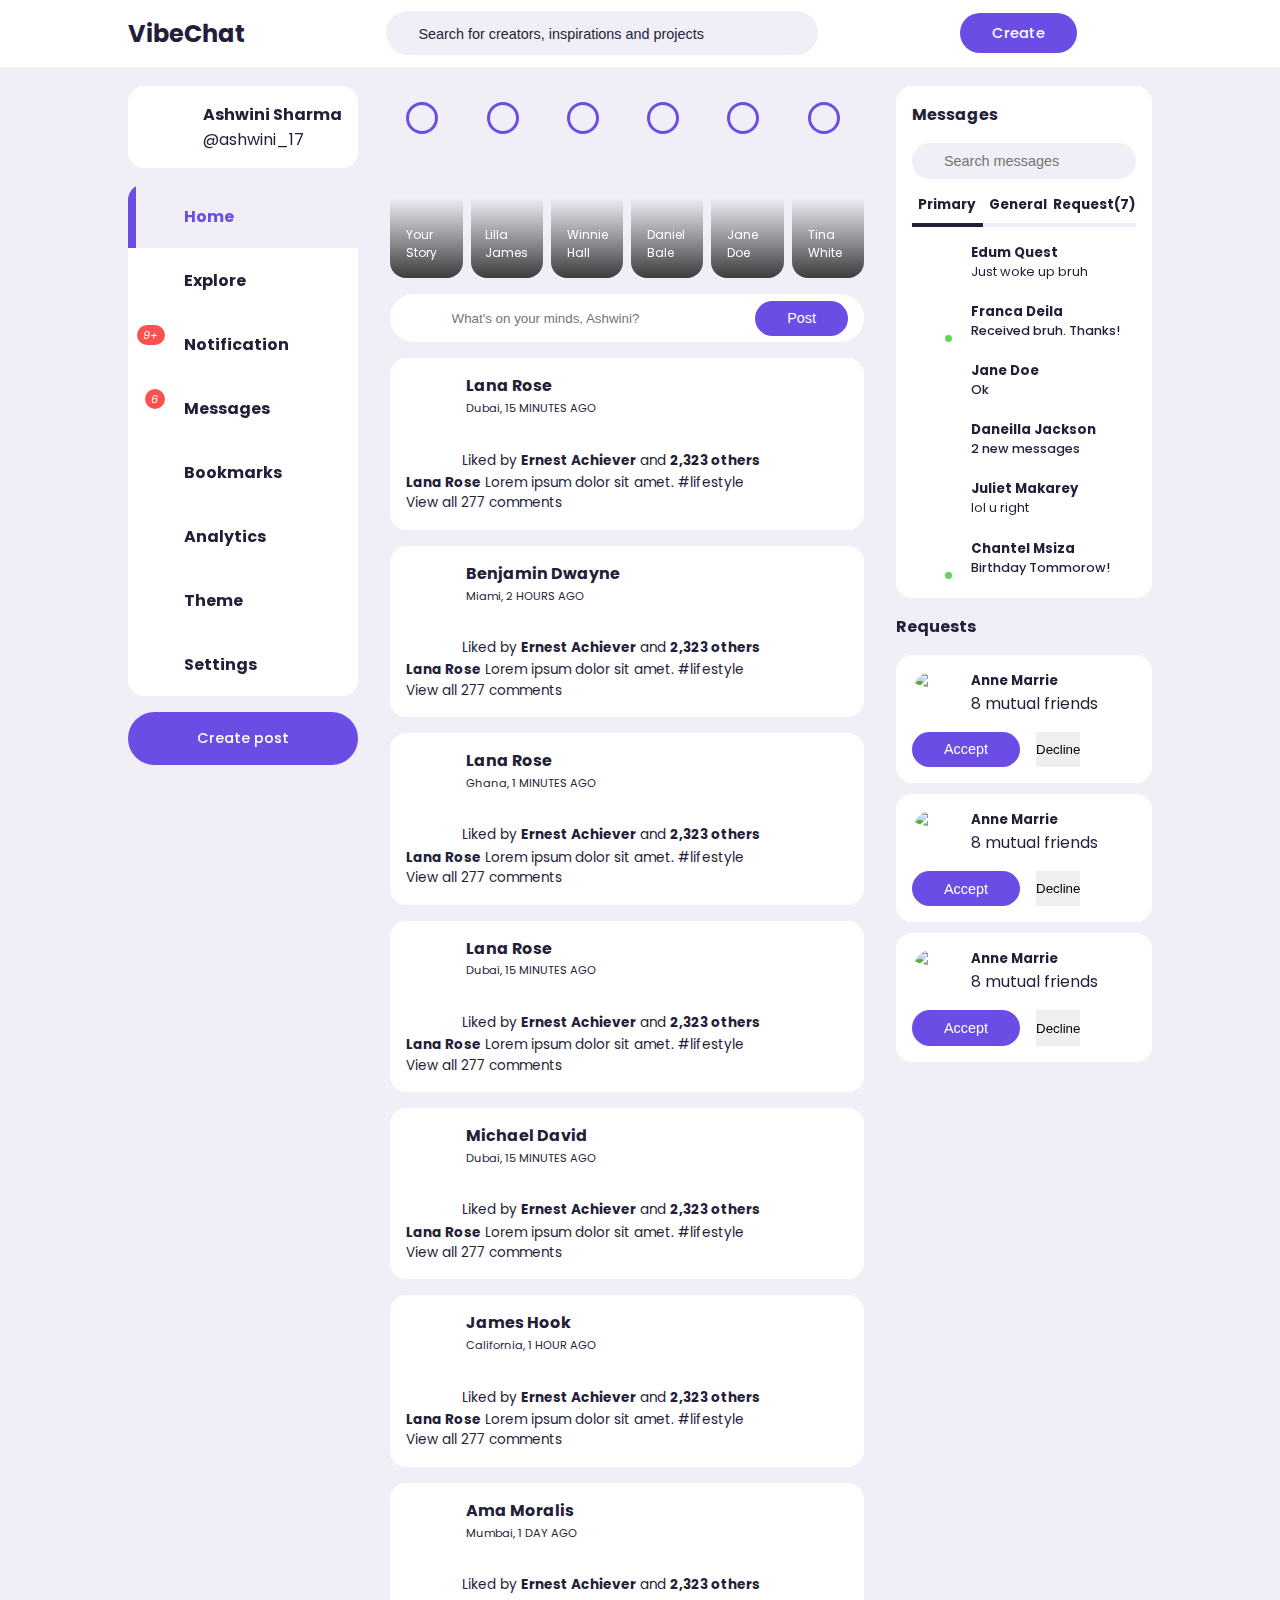
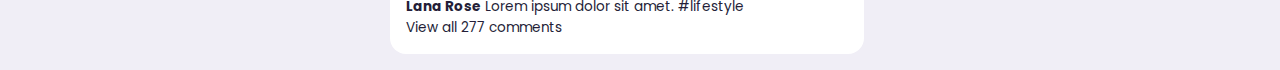
==== commit ad7a6db1: "Update index.html" ====
--- a/Social Media Website/index.html
+++ b/Social Media Website/index.html
@@ -9,8 +9,9 @@
       rel="stylesheet"
       href="https://unicons.iconscout.com/release/v2.1.6/css/unicons.css"
     />
-    <link rel="stylesheet" href="./style.css" />
+    <link rel="stylesheet" href="./style.css" />   
   </head>
+  <body>
   <div>
     <nav>
       <div class="container">
@@ -55,7 +56,7 @@
               <span><i class="uil uil-compass"></i></span>
               <h3>Explore</h3>
             </a>
-            <a class="menu-item" id=" notifications">
+            <a class="menu-item" id="notifications">
               <span
                 ><i class="uil uil-bell"
                   ><small class="notification-count">9+</small></i
@@ -125,7 +126,7 @@
 
               <!-------------------------------------End of Notification popup--------------------------------------->
             </a>
-            <a class="menu-item" id="messages-notifications">
+            <a class="menu-item" id="messages-notification">
               <span
                 ><i class="uil uil-envelope-alt"
                   ><small class="notification-count">6</small></i
@@ -141,7 +142,7 @@
               <span><i class="uil uil-chart-line"></i></span>
               <h3>Analytics</h3>
             </a>
-            <a class="menu-item">
+            <a class="menu-item" id ="theme">
               <span><i class="uil uil-palette"></i></span>
               <h3>Theme</h3>
             </a>
@@ -154,6 +155,8 @@
 
           <label for="create-post" class="btn btn-primary">Create post</label>
         </div>
+
+        <!--------------------------------------------left------------------------------------------------------------->
         <!-------------------------------------------MIDDLE------------------------------------------------------->
 
         <div class="middle">
@@ -568,11 +571,11 @@
 
             <!--------------------Search Bar--------------------->
 
-            <div class="search-bar">
+            <div class="search-bar" >
               <i class="uil uil-search"></i>
               <input
                 type="search"
-                placeholder="Search message"
+                placeholder="Search messages"
                 id="message-search"
               />
             </div>
@@ -721,8 +724,8 @@
         <div>
         <h6>Aa</h6>
         <div class="choose-size">
-          <span class = "font-size-1"></span>
-          <span class = "font-size-2" active></span>
+          <span class = "font-size-1 "></span>
+          <span class = "font-size-2 active"></span>
           <span class = "font-size-3"></span>
           <span class = "font-size-4"></span>
           <span class = "font-size-5"></span>
@@ -764,5 +767,6 @@
       </div>
     </div>
   </div>
+  <script src="script.js"></script>
   </body>
 </html>
--- a/Social Media Website/style.css
+++ b/Social Media Website/style.css
@@ -12,6 +12,8 @@
     --color-danger: hsl(0, 95%, 65%);
     --color-dark: hsl(252, 30%, 17%);
     --color-black: hsl(252, 30%, 10%);
+    --color-green: hsl(120, 60%, 60%);
+    --color-yellow: hsl(250, 15%, 75%);
 
     --border-radius: 2rem;
     --card-border-radius: 1rem;
@@ -108,13 +110,13 @@
     justify-content: space-between;
 }
 
-nav .search-bar{
+.search-bar{
     background: var(--color-light);
     border-radius: var(--border-radius);
     padding: var(--search-padding);
 }
 
-nav .search-bar input[type = "search"]
+.search-bar input[type = "search"]
 {
     background: transparent;
     width: 30vw;
@@ -452,4 +454,367 @@
     margin-left: 0.5rem;
 }
 
-
+/*--------------------------------------Right--------------------------------------*/
+
+main .container .right{
+    height: max-content;
+    position: sticky;
+    top: var(--sticky-top-right);
+    bottom: 0;
+}
+
+.right .messages{
+    background: var(--color-white);
+    border-radius: var(--card-border-radius);
+    padding: var(--card-padding);
+}
+
+.right .messages .heading{
+    display: flex;
+    align-items: center;
+    justify-content: space-between;
+    margin-bottom: 1rem;
+}
+
+.right .messages i{
+    font-size: 1.4rem;
+}
+
+.right .messages .search-bar{
+    display: flex;
+    margin-bottom: 1rem;
+}
+
+.right .messages .category
+{
+    display: flex;
+    justify-content: space-between;
+    margin-bottom: 1rem;
+}
+
+.right .messages .category h6
+{
+    width: 100%;
+    text-align: center;
+    border-bottom : 4px solid var(--color-light);
+    padding-bottom: 0.5rem;
+    font-size: 0.85rem;
+}
+
+.right .messages .category .active{
+    border-color: var(--color-dark);
+}
+
+.right .message .message-requests{
+    color: var(--color-primary);
+}
+
+.right .messages .message
+{
+    display: flex;
+    gap: 1rem;
+    margin-bottom: 1rem;
+    align-items: start;
+}
+
+.right .message .profile-photo{
+    position: relative;
+    overflow: visible;
+}
+
+.right .profile-photo img
+{
+    border-radius: 50%;
+} 
+
+.right .messages .message:last-child{
+    margin: 0;
+}
+
+.right .messages .message p {
+    font-size: 0.8rem;
+}
+
+.right .messages .message .profile-photo .active
+ {
+    width: 0.8rem;
+    height: 0.8rem;
+    border-radius: 50%;
+    border: 3px solid var(--color-white);
+    background: var(--color-green);
+    position: absolute;
+    bottom: 0;
+    right: 0;
+}
+
+/*-----------------------------Friend Request----------------------------*/
+
+.right .friend-requests
+{
+    margin-top: 1rem;
+}
+
+.right .friend-requests h4
+{
+    color: var(--color-gray);
+    margin: 1rem 0;
+}
+
+.right .request
+{
+    background: var(--color-white);
+    padding: var(--card-padding);
+    border-radius: var(--card-border-radius);
+    margin-bottom: 0.7rem;
+}
+
+.right .request .info
+{
+    display: flex;
+    gap: 1rem;
+    margin-bottom: 1rem;
+}
+
+.right .request .actions
+{
+    display :flex;
+    gap : 1rem;
+}
+
+/*-------------------------------Theme customization-----------------------------*/
+.customize-theme
+{
+  background: rgba(255, 255, 255, 0.50);
+  width: 100vw;
+  height: 100vh;
+  position: fixed;
+  top: 0;
+  left: 0;
+  z-index: 100;
+  text-align: center;
+  display: grid;
+  place-items: center;
+  font-size: 0.9rem;
+  display: none;
+}
+
+.customize-theme .card{
+    background: var(--color-white);
+    padding: 3rem;
+    border-radius: var(--card-border-radius);
+    width: 50%;
+}
+
+/*-------------------------------Font Size--------------------------*/
+
+.customize-theme .font-size{
+    margin-top: 5rem;
+}
+
+.customize-theme .font-size > div {
+    display: flex;
+    justify-content: space-between;
+    align-items: center;
+    background: var(--color-light);
+    padding: var(--search-padding);
+    border-radius: var(--card-border-radius);
+}
+
+.customize-theme .choose-size
+{
+   background: var(--color-yellow);
+   width: 100%;
+   height: 0.3rem;
+   margin: 0 1rem;
+   display: flex;
+   justify-content: space-between;
+   align-items: center;
+}
+
+.customize-theme .choose-size span
+{
+   width: 1rem;
+   height: 1rem;
+   background: var(--color-yellow);
+   border-radius: 50%;
+   cursor: pointer;
+}
+
+.customize-theme .choose-size span:active{
+    background: var(--color-primary);
+     
+}
+
+/*--------------------------------------Font Size--------------------------------*/
+.customize-theme .color{
+    margin-top: 2rem;
+
+}
+
+.customize-theme .choose-color {
+    background: var(--color-light);
+    padding: var(--search-padding);
+    border-radius: var(--card-border-radius);
+    display: flex;
+    align-items: center;
+    justify-content: space-between;
+}
+
+.customize-theme .choose-color span {
+    width: 2.2rem;
+    height: 2.2rem;
+    border-radius: 50%;
+    background: 50%;
+}
+
+.customize-theme .choose-color span:nth-child(1){
+    background: hsl(250, 75%, 60%);
+}
+.customize-theme .choose-color span:nth-child(2){
+    background: hsl(50, 75%, 60%);
+}
+.customize-theme .choose-color span:nth-child(3){
+    background: hsl(350, 75%, 60%);
+}
+.customize-theme .choose-color span:nth-child(4){
+    background: hsl(150, 75%, 60%);
+}
+.customize-theme .choose-color span:nth-child(5){
+    background: hsl(200, 75%, 60%);
+}
+
+.customize-theme .choose-color span.active{
+    border: 5px solid white;
+
+}
+
+.customize-theme .choose-bg
+{
+    display: flex;
+    align-items: center;
+    justify-content: space-between;
+    gap: 1.5rem;
+}
+
+.customize-theme .choose-bg > div{
+    padding: var(--card-padding);
+    width:100%;
+    display: flex;
+    align-items: center;
+    font-size: 1rem;
+    font-weight: bold;
+    border-radius: 0.4rem;
+    cursor: pointer;
+}
+
+.customize-theme .choose-bg > div.active{
+    border: 2px solid var(--color-primary);
+}
+
+.customize-theme .choose-bg .bg-1{
+    background: white;
+    color: black;
+}
+
+.customize-theme .choose-bg .bg-2{
+    background: hsl(252, 30%, 17%);
+    color: white;
+}
+
+.customize-theme .choose-bg .bg-3{
+    background: hsl(252, 30%, 10%);
+    color: white;
+}
+
+.customize-theme .choose-bg > div span{
+    width: 2rem;
+    height: 2rem;
+    border: 2px solid var(--color-grey);
+    border-radius: 50%;
+    margin-right: 1rem;
+}
+
+/*----------------------------Media Queries-----------------------------*/
+
+@media screen and (max-width: 1080px) {
+    .container {
+        width: 96%;
+    }
+
+    main .container {
+        grid-template-columns: 5rem auto 30vw;
+        gap: 1rem;
+    }
+
+    .left {
+        width: 5rem;
+        z-index: 5;
+    }
+
+    .left .profile {
+        display: none;
+    }
+
+    .left .handle{
+        display: none;
+    }
+
+    main .container .left .profile
+    {
+       display: none;
+    }
+
+    .sidebar h3 {
+        display: none;
+    }
+
+    .left .btn {
+        display: none;
+    }
+}
+
+/*@media screen and (max-width: 720px) {
+    nav .search-bar {
+        display: none;
+    }
+
+    main .container {
+        grid-template-columns: 0 auto 5rem;
+    }
+
+    main .container .left {
+        grid-column: 3/4;
+        position: fixed;
+        bottom: 0;
+        right: 0;
+    }
+    
+    main .container .left .profile
+{
+   display: none;
+}
+
+    /* Notification pop up */
+    /*.left .notifications-popup {
+        position: absolute;
+        left: -20rem;
+        width: 20rem;
+    }
+
+    .left .notifications-popup::before {
+        content: "";
+        position: absolute;
+        top: 1.3rem;
+        left: calc(20rem - 0.6rem);
+        display: block;
+    }
+
+    main .container .middle {
+        grid-column: 1/3;
+    }
+
+    main .container .right {
+        display: none;
+    }
+}*/
+
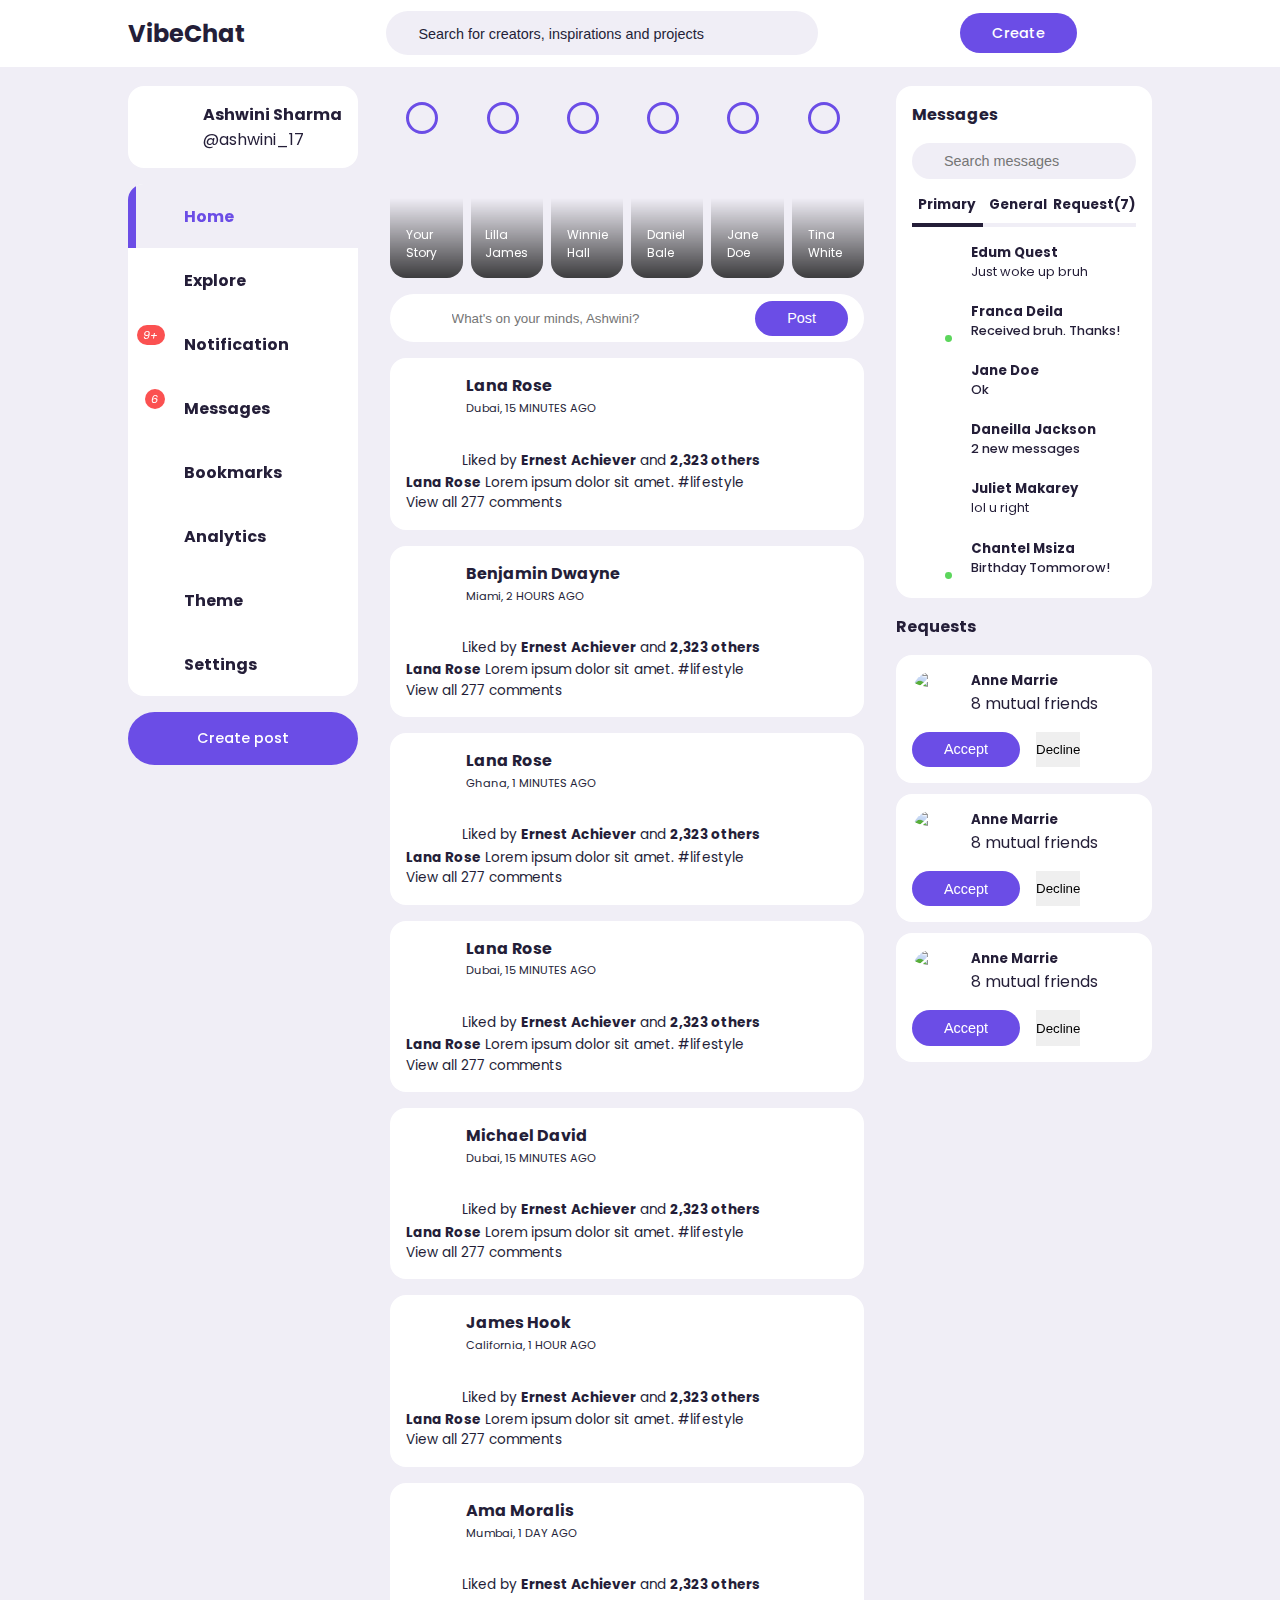
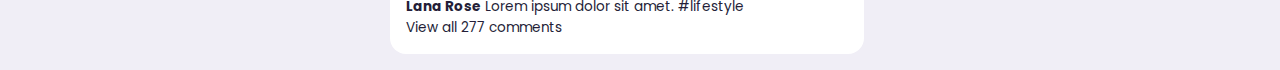
==== commit 9f783574: "Update index.html" ====
--- a/Social Media Website/index.html
+++ b/Social Media Website/index.html
@@ -724,7 +724,7 @@
         <div>
         <h6>Aa</h6>
         <div class="choose-size">
-          <span class = "font-size-1 "></span>
+          <span class = "font-size-1"></span>
           <span class = "font-size-2 active"></span>
           <span class = "font-size-3"></span>
           <span class = "font-size-4"></span>
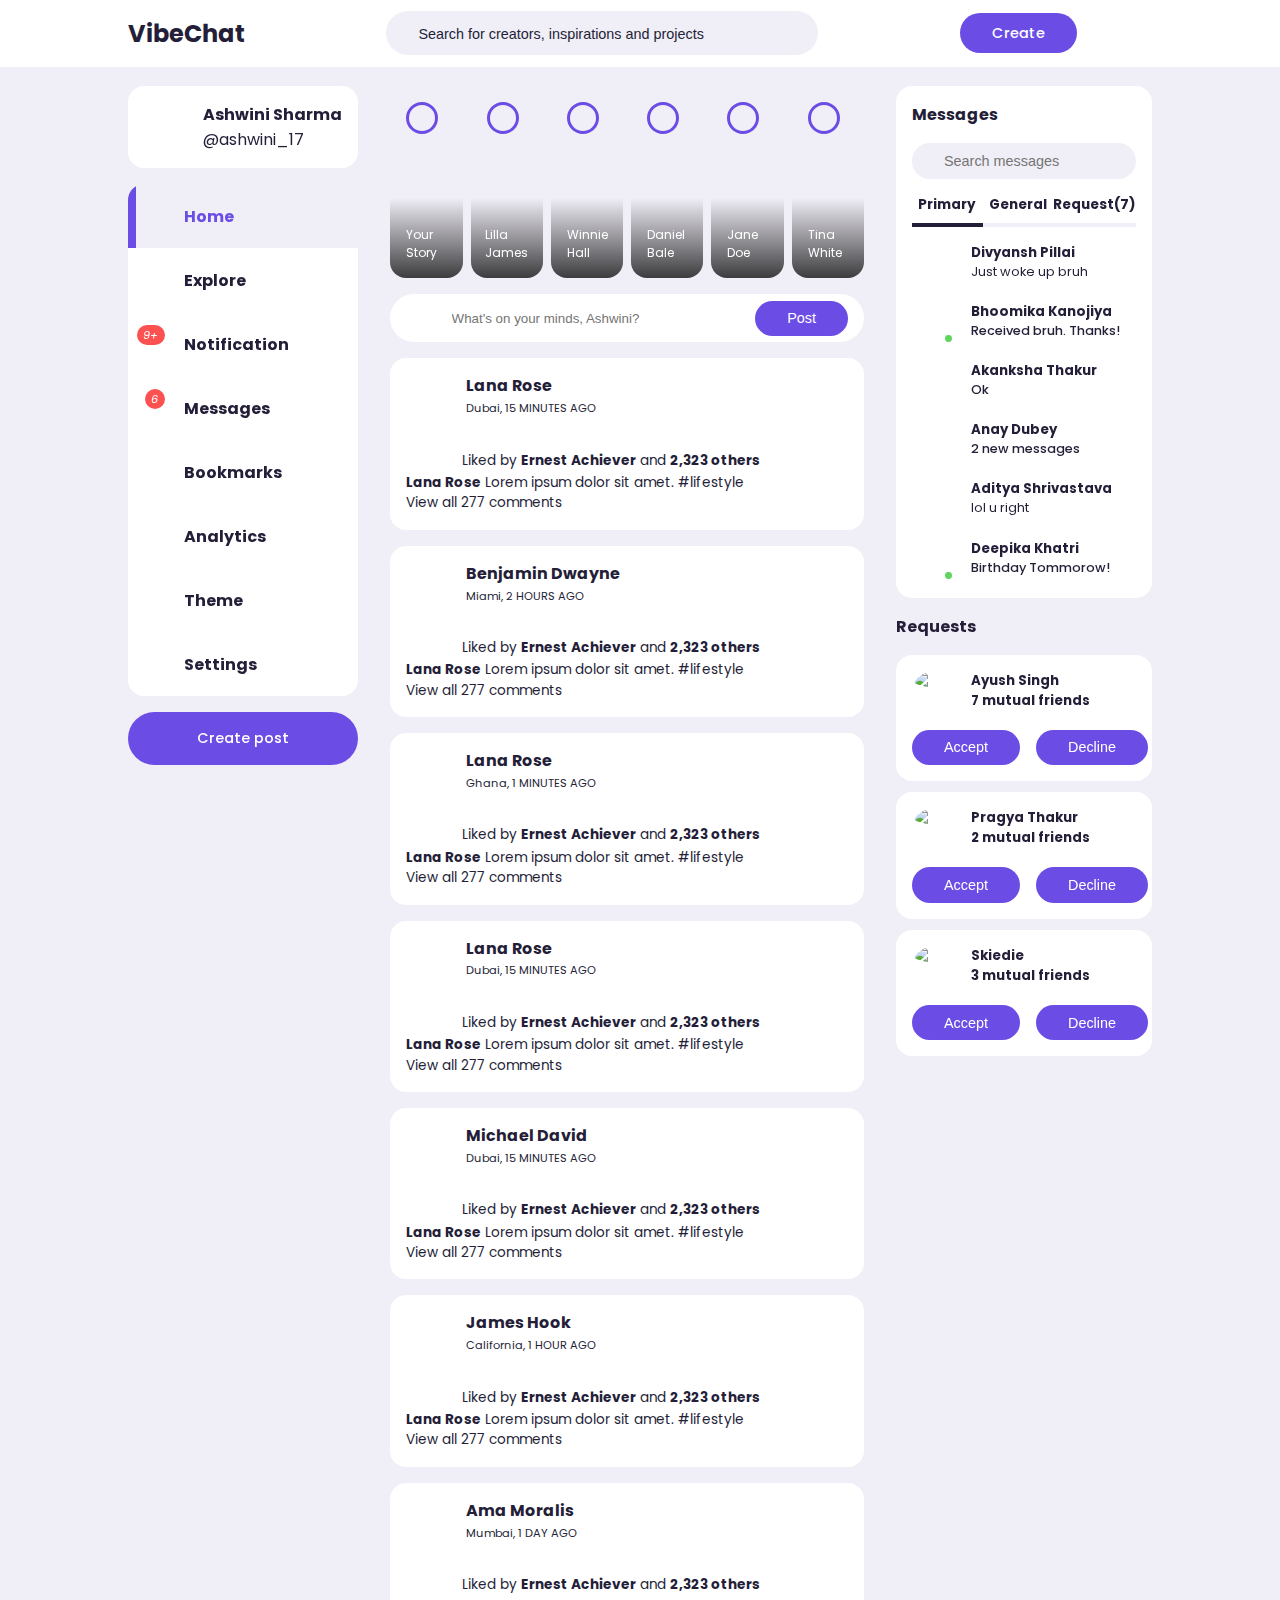
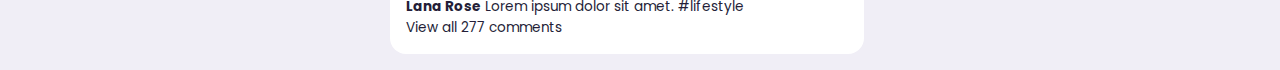
==== commit 959d4aef: "Update index.html" ====
--- a/Social Media Website/index.html
+++ b/Social Media Website/index.html
@@ -31,7 +31,7 @@
         </div>
       </div>
     </nav>
-    <!---------Main Section--------->
+    <!-----------------------------------------------------Main Section----------------------------------------------->
     <main>
       <div class="container">
         <div class="left">
@@ -595,7 +595,7 @@
                 <img src="images/profile-2.jpg" alt="" />
               </div>
               <div class="message-body">
-                <h5>Edum Quest</h5>
+                <h5>Divyansh Pillai</h5>
                 <p class="text-muted">Just woke up bruh</p>
               </div>
             </div>
@@ -606,7 +606,7 @@
                 <div class="active"></div>
               </div>
               <div class="message-body">
-                <h5>Franca Deila</h5>
+                <h5>Bhoomika Kanojiya</h5>
                 <p class="text-bold">Received bruh. Thanks!</p>
               </div>
             </div>
@@ -616,7 +616,7 @@
                 <img src="images/profile-4.jpg" alt="" />
               </div>
               <div class="message-body">
-                <h5>Jane Doe</h5>
+                <h5>Akanksha Thakur</h5>
                 <p class="text-bold">Ok</p>
               </div>
             </div>
@@ -626,7 +626,7 @@
                 <img src="images/profile-5.jpg" alt="" />
               </div>
               <div class="message-body">
-                <h5>Daneilla Jackson</h5>
+                <h5>Anay Dubey</h5>
                 <p class="text-bold">2 new messages</p>
               </div>
             </div>
@@ -636,7 +636,7 @@
                 <img src="images/profile-6.jpg" alt="" />
               </div>
               <div class="message-body">
-                <h5>Juliet Makarey</h5>
+                <h5>Aditya Shrivastava</h5>
                 <p class="text-muted">lol u right</p>
               </div>
             </div>
@@ -647,7 +647,7 @@
                 <div class="active"></div>
               </div>
               <div class="message-body">
-                <h5>Chantel Msiza</h5>
+                <h5>Deepika Khatri</h5>
                 <p class="text-bold">Birthday Tommorow!</p>
               </div>
             </div>
@@ -665,13 +665,13 @@
                   <img src="images/profile-16.jpg" />
                 </div>
                 <div>
-                  <h5>Anne Marrie</h5>
-                  <p class="text-muted">8 mutual friends</p>
+                  <h5>Ayush Singh</h5>
+                  <p class="text-muted"><h5>7 mutual friends</h5></p>
                 </div>
               </div>
               <div class="actions">
                 <button class="btn btn-primary">Accept</button>
-                <button class="btn">Decline</button>
+                <button class="btn btn-primary">Decline</button>
               </div>
             </div>
 
@@ -681,13 +681,13 @@
                     <img src="images/profile-16.jpg" />
                   </div>
                   <div>
-                    <h5>Anne Marrie</h5>
-                    <p class="text-muted">8 mutual friends</p>
+                    <h5>Pragya Thakur</h5>
+                    <p class="text-muted"><h5>2 mutual friends</h5></p>
                   </div>
                 </div>
                 <div class="actions">
                   <button class="btn btn-primary">Accept</button>
-                  <button class="btn">Decline</button>
+                  <button class="btn btn-primary">Decline</button>
                 </div>
               </div>
 
@@ -697,14 +697,14 @@
                   <img src="images/profile-16.jpg" />
                 </div>
                 <div>
-                  <h5>Anne Marrie</h5>
-                  <p class="text-muted">8 mutual friends
+                  <h5>Skiedie</h5>
+                  <p class="text-muted"><h5>3 mutual friends</h5>
                   </p>
                 </div>
               </div>
               <div class="actions">
                 <button class="btn btn-primary">Accept</button>
-                <button class="btn">Decline</button>
+                <button class="btn btn-primary">Decline</button>
               </div>
             </div>
           </div>
--- a/Social Media Website/style.css
+++ b/Social Media Website/style.css
@@ -220,11 +220,12 @@
     background: var(--color-light);
 }
 
-.left .sidebar .active i, .sidebar .active h3{
+.left .sidebar .active i, .left .sidebar .active h3{
     color: var(--color-primary);
 }
 
-.left .sidebar .active::before{
+.left .sidebar .active::before
+{
     content: "";
     display: block;
     width: 0.5rem;
@@ -248,7 +249,7 @@
 margin-top: 1rem;
 width: 100%;
 text-align: center;
-padding: 1rem
+padding: 1rem 0;
 }
 
 /*-------------------Notification Popup-------------------*/
@@ -260,7 +261,8 @@
     left: 110%;
     width: 30rem;
     background: var(--color-white);
-    border-radius: var(--card-pading);
+    border-radius: var(--card-border-radius);
+    padding: var(--card-padding);
     box-shadow: 0 0 2rem hsl(var(--color-primary), 75%, 60% 25%);
     z-index: 8;
     display: none;
@@ -271,14 +273,14 @@
    content: "";
    width: 1.2rem;
    height: 1.2rem;
-   display: bloc;
-   background-color: var(--color-white);
+   display: block;
+   background: var(--color-white);
    position: absolute;
    left: -0.6rem;
    transform: rotate(45deg);
 }
 
-.left .notification-popup > div
+.left .notifications-popup > div
 {
    display: flex;
    align-items: start;
@@ -286,7 +288,7 @@
    margin-bottom: 1rem;
 }
 
-.left .notification-popup small{
+.left .notifications-popup small{
     display: block;
     
 }
@@ -603,6 +605,7 @@
     padding: 3rem;
     border-radius: var(--card-border-radius);
     width: 50%;
+    box-shadow: 0 0 1rem var(--color-primary);
 }
 
 /*-------------------------------Font Size--------------------------*/
@@ -640,7 +643,7 @@
    cursor: pointer;
 }
 
-.customize-theme .choose-size span:active{
+.customize-theme .choose-size span.active{
     background: var(--color-primary);
      
 }
@@ -736,7 +739,7 @@
 
 /*----------------------------Media Queries-----------------------------*/
 
-@media screen and (max-width: 1080px) {
+@media screen and (max-width: 1200px) {
     .container {
         width: 96%;
     }
@@ -771,9 +774,14 @@
     .left .btn {
         display: none;
     }
-}
-
-/*@media screen and (max-width: 720px) {
+
+    .customize-theme .card{
+        width: 80vw;
+
+    }
+}
+
+@media screen and (max-width: 720px) {
     nav .search-bar {
         display: none;
     }
@@ -795,7 +803,7 @@
 }
 
     /* Notification pop up */
-    /*.left .notifications-popup {
+    .left .notifications-popup {
         position: absolute;
         left: -20rem;
         width: 20rem;
@@ -807,7 +815,7 @@
         top: 1.3rem;
         left: calc(20rem - 0.6rem);
         display: block;
-    }
+    } 
 
     main .container .middle {
         grid-column: 1/3;
@@ -816,5 +824,10 @@
     main .container .right {
         display: none;
     }
-}*/
-
+
+    .customize-theme .card{
+        width: 92vw;
+
+    }
+}
+
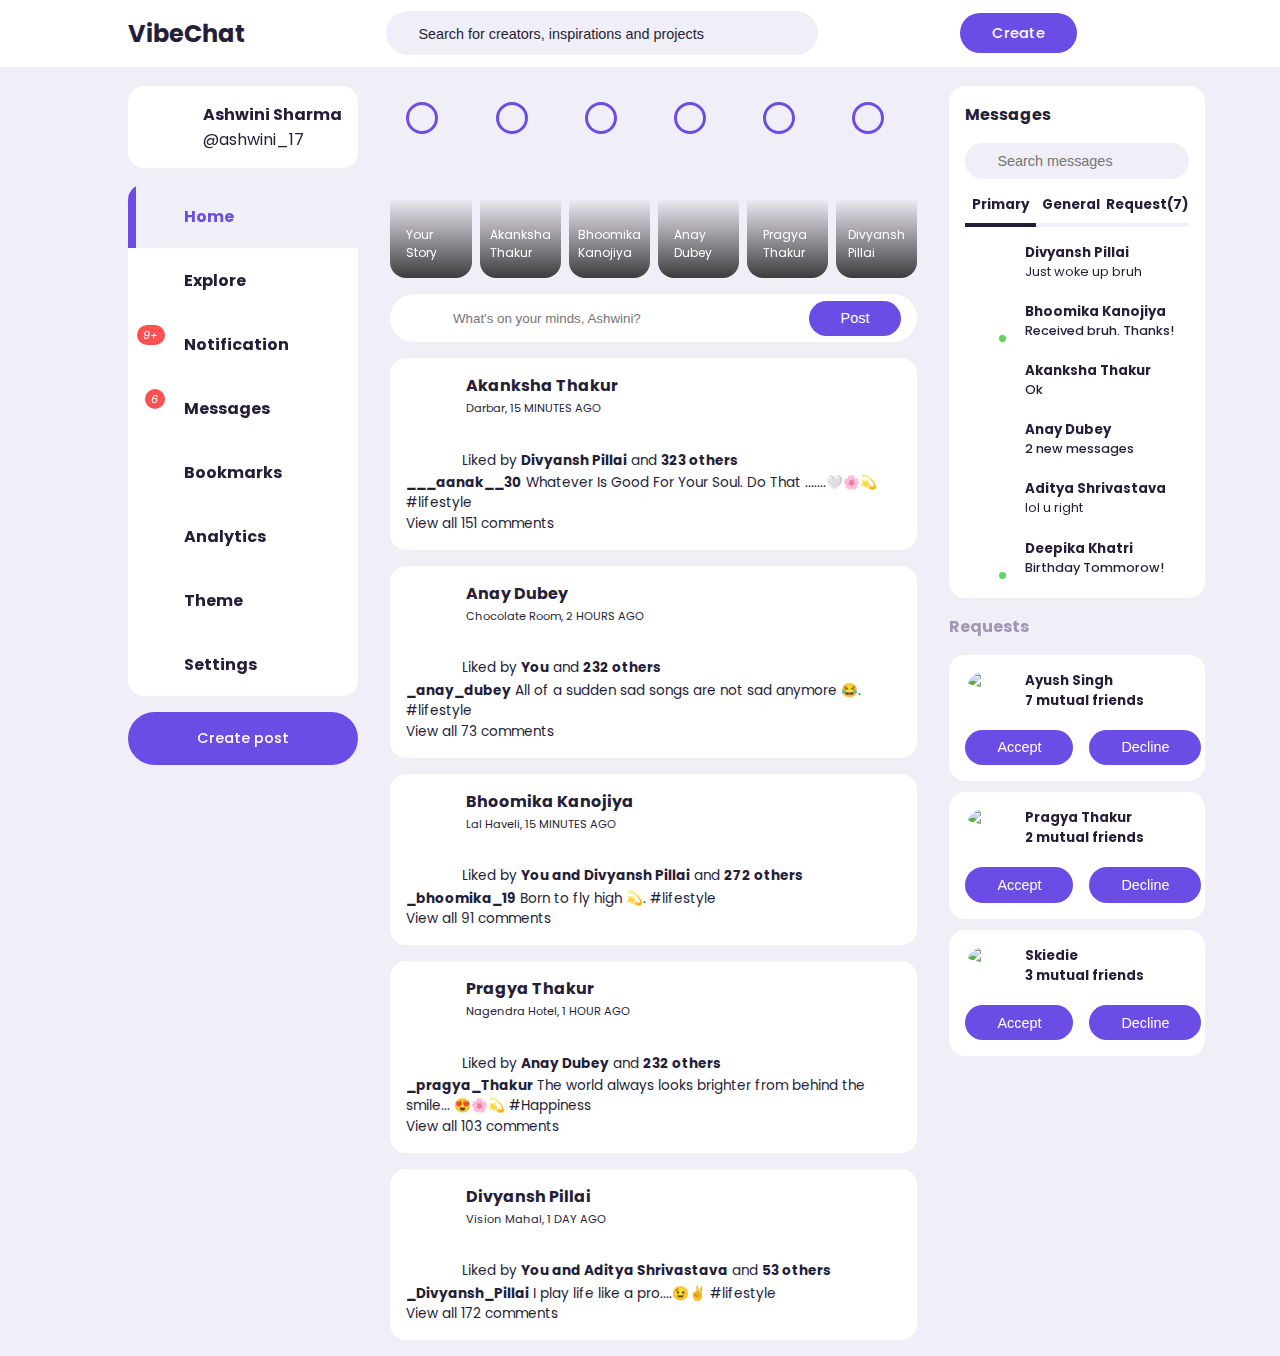
==== commit 21e72d07: "Update index.html" ====
--- a/Social Media Website/index.html
+++ b/Social Media Website/index.html
@@ -69,7 +69,7 @@
               <div class="notifications-popup">
                 <div>
                   <div class="profile-photo">
-                    <img src="images/profile-2.jpg" alt="" />
+                    <img src="images/mine/div story recent.png" alt="" />
                   </div>
                   <div class="notification-body">
                     <b>Divyansh Pillai</b> commented on your post
@@ -78,7 +78,7 @@
                 </div>
                 <div>
                   <div class="profile-photo">
-                    <img src="images/profile-3.jpg" alt="" />
+                    <img src="images/profile-11.jpg" alt="" />
                   </div>
                   <div class="notification-body">
                     <b>Aditya Shrivastava</b> commented on your post
@@ -87,7 +87,7 @@
                 </div>
                 <div>
                   <div class="profile-photo">
-                    <img src="images/profile-4.jpg" alt="" />
+                    <img src="images/mine/anay recent 2 - Copy.jpg" alt="" />
                   </div>
                   <div class="notification-body">
                     <b>Anay Bubey</b> and <b>283 others</b> liked your post
@@ -96,7 +96,7 @@
                 </div>
                 <div>
                   <div class="profile-photo">
-                    <img src="images/profile-5.jpg" alt="" />
+                    <img src="images/profile-15.jpg" alt="" />
                   </div>
                   <div class="notification-body">
                     <b>Ayush Singh</b> accepted your friend request
@@ -105,7 +105,7 @@
                 </div>
                 <div>
                   <div class="profile-photo">
-                    <img src="images/profile-6.jpg" alt="" />
+                    <img src="images/profile-5.jpg" alt="" />
                   </div>
                   <div class="notification-body">
                     <b>Bhoomika Kanojia</b> commented yout post you are tagged
@@ -115,7 +115,7 @@
                 </div>
                 <div>
                   <div class="profile-photo">
-                    <img src="images/profile-7.jpg" alt="" />
+                    <img src="images/profile-4.jpg" alt="" />
                   </div>
                   <div class="notification-body">
                     <b>Deepika Khatri</b> commented on your post
@@ -160,7 +160,7 @@
         <!-------------------------------------------MIDDLE------------------------------------------------------->
 
         <div class="middle">
-          <!------------Stories----------->
+          <!------------------------------------------Stories---------------------------------------------->
 
           <div class="stories">
             <div class="story">
@@ -171,33 +171,33 @@
             </div>
             <div class="story">
               <div class="profile-photo">
-                <img src="images/profile-9.jpg" alt="" />
-              </div>
-              <p class="name">Lilla James</p>
+                <img src="images/mine/story 2 - Copy.jpg" alt="" />
+              </div>
+              <p class="name">Akanksha Thakur</p>
             </div>
             <div class="story">
               <div class="profile-photo">
-                <img src="images/profile-10.jpg" alt="" />
-              </div>
-              <p class="name">Winnie Hall</p>
+                <img src="images/profile-5.jpg" alt="" />
+              </div>
+              <p class="name">Bhoomika Kanojiya</p>
             </div>
             <div class="story">
               <div class="profile-photo">
-                <img src="images/profile-11.jpg" alt="" />
-              </div>
-              <p class="name">Daniel Bale</p>
+                <img src="images/mine/anay recent 2 - Copy.jpg" alt="" />
+              </div>
+              <p class="name">Anay Dubey</p>
             </div>
             <div class="story">
               <div class="profile-photo">
-                <img src="images/profile-12.jpg" alt="" />
-              </div>
-              <p class="name">Jane Doe</p>
+                <img src="images/mine/pragya story-min - Copy....jpg" alt="" />
+              </div>
+              <p class="name">Pragya Thakur</p>
             </div>
             <div class="story">
               <div class="profile-photo">
-                <img src="images/profile-12.jpg" alt="" />
-              </div>
-              <p class="name">Tina White</p>
+                <img src="images/mine/div story recent.png" alt="" />
+              </div>
+              <p class="name">Divyansh Pillai</p>
             </div>
           </div>
           <!------------End of Stories------------->
@@ -223,11 +223,11 @@
               <div class="head">
                 <div class="user">
                   <div class="profile-photo">
-                    <img src="images/profile-13.jpg" alt="" />
+                    <img src="images/mine/story 2.jpg" alt="" />
                   </div>
                   <div class="ingo">
-                    <h3>Lana Rose</h3>
-                    <small>Dubai, 15 MINUTES AGO</small>
+                    <h3>Akanksha Thakur</h3>
+                    <small>Darbar, 15 MINUTES AGO</small>
                   </div>
                 </div>
                 <span class="edit">
@@ -235,7 +235,7 @@
                 </span>
               </div>
               <div class="photo">
-                <img src="images/feed-1.jpg" alt="" />
+                <img src="images/mine/akku feed final 2.jpg" alt="">
               </div>
               <div class="action-buttons">
                 <div class="interaction-buttons">
@@ -252,15 +252,15 @@
                 <span><img src="images/profile-4.jpg" alt="" /></span>
                 <span><img src="images/profile-15.jpg" alt="" /></span>
 
-                <p>Liked by <b>Ernest Achiever</b> and <b>2,323 others</b></p>
+                <p>Liked by <b>Divyansh Pillai</b> and <b>323 others</b></p>
               </div>
               <div class="caption">
                 <p>
-                  <b>Lana Rose</b> Lorem ipsum dolor sit amet.
+                  <b>___aanak__30</b> Whatever Is Good For Your Soul. Do That .......🤍🌸💫
                   <span class="harsh-tag">#lifestyle</span>
                 </p>
               </div>
-              <div class="comment text-muted">View all 277 comments</div>
+              <div class="comment text-muted">View all 151 comments</div>
             </div>
 
             <!--------------------------End of feed-------------------------->
@@ -271,11 +271,11 @@
               <div class="head">
                 <div class="user">
                   <div class="profile-photo">
-                    <img src="images/profile-14.jpg" alt="" />
+                    <img src="images/mine/anay recent 2 - Copy.jpg" alt="" />
                   </div>
                   <div class="ingo">
-                    <h3>Benjamin Dwayne</h3>
-                    <small>Miami, 2 HOURS AGO</small>
+                    <h3>Anay Dubey</h3>
+                    <small>Chocolate Room, 2 HOURS AGO</small>
                   </div>
                 </div>
                 <span class="edit">
@@ -283,7 +283,7 @@
                 </span>
               </div>
               <div class="photo">
-                <img src="images/feed-2.jpg" alt="" />
+                 <img src="images/mine/anay recent.jpg" alt="">
               </div>
               <div class="action-buttons">
                 <div class="interaction-buttons">
@@ -300,15 +300,15 @@
                 <span><img src="images/profile-4.jpg" alt="" /></span>
                 <span><img src="images/profile-15.jpg" alt="" /></span>
 
-                <p>Liked by <b>Ernest Achiever</b> and <b>2,323 others</b></p>
+                <p>Liked by <b>You</b> and <b>232 others</b></p>
               </div>
               <div class="caption">
                 <p>
-                  <b>Lana Rose</b> Lorem ipsum dolor sit amet.
+                  <b>_anay_dubey</b> All of a sudden sad songs are not sad anymore 😂.
                   <span class="harsh-tag">#lifestyle</span>
                 </p>
               </div>
-              <div class="comment text-muted">View all 277 comments</div>
+              <div class="comment text-muted">View all 73 comments</div>
             </div>
 
             <!--------------------------End of feed-------------------------->
@@ -319,11 +319,11 @@
               <div class="head">
                 <div class="user">
                   <div class="profile-photo">
-                    <img src="images/profile-3.jpg" alt="" />
+                    <img src="images/profile-5.jpg" alt="" />
                   </div>
                   <div class="ingo">
-                    <h3>Lana Rose</h3>
-                    <small>Ghana, 1 MINUTES AGO</small>
+                    <h3>Bhoomika Kanojiya</h3>
+                    <small>Lal Haveli, 15 MINUTES AGO</small>
                   </div>
                 </div>
                 <span class="edit">
@@ -331,7 +331,7 @@
                 </span>
               </div>
               <div class="photo">
-                <img src="images/feed-3.jpg" alt="" />
+                <img src="images/mine/1694093666162 bbhooki final.jpg" alt="" />
               </div>
               <div class="action-buttons">
                 <div class="interaction-buttons">
@@ -348,15 +348,15 @@
                 <span><img src="images/profile-4.jpg" alt="" /></span>
                 <span><img src="images/profile-15.jpg" alt="" /></span>
 
-                <p>Liked by <b>Ernest Achiever</b> and <b>2,323 others</b></p>
+                <p>Liked by <b>You and Divyansh Pillai</b> and <b>272 others</b></p>
               </div>
               <div class="caption">
                 <p>
-                  <b>Lana Rose</b> Lorem ipsum dolor sit amet.
+                  <b>_bhoomika_19</b> Born to fly high 💫.
                   <span class="harsh-tag">#lifestyle</span>
                 </p>
               </div>
-              <div class="comment text-muted">View all 277 comments</div>
+              <div class="comment text-muted">View all 91 comments</div>
             </div>
 
             <!--------------------------End of feed-------------------------->
@@ -367,11 +367,11 @@
               <div class="head">
                 <div class="user">
                   <div class="profile-photo">
-                    <img src="images/profile-4.jpg" alt="" />
+                    <img src="images/mine/pragya story-min - Copy....jpg" alt="" />
                   </div>
                   <div class="ingo">
-                    <h3>Lana Rose</h3>
-                    <small>Dubai, 15 MINUTES AGO</small>
+                    <h3>Pragya Thakur</h3>
+                    <small>Nagendra Hotel, 1 HOUR AGO</small>
                   </div>
                 </div>
                 <span class="edit">
@@ -379,7 +379,7 @@
                 </span>
               </div>
               <div class="photo">
-                <img src="images/feed-4.jpg" alt="" />
+                <img src="images/mine/Pragya feed.jpg" alt="" />
               </div>
               <div class="action-buttons">
                 <div class="interaction-buttons">
@@ -396,15 +396,15 @@
                 <span><img src="images/profile-4.jpg" alt="" /></span>
                 <span><img src="images/profile-15.jpg" alt="" /></span>
 
-                <p>Liked by <b>Ernest Achiever</b> and <b>2,323 others</b></p>
+                <p>Liked by <b>Anay Dubey</b> and <b>232 others</b></p>
               </div>
               <div class="caption">
                 <p>
-                  <b>Lana Rose</b> Lorem ipsum dolor sit amet.
-                  <span class="harsh-tag">#lifestyle</span>
+                  <b>_pragya_Thakur</b> The world always looks brighter from behind the smile... 😍🌸💫
+                  <span class="harsh-tag">#Happiness</span>
                 </p>
               </div>
-              <div class="comment text-muted">View all 277 comments</div>
+              <div class="comment text-muted">View all 103 comments</div>
             </div>
 
             <!--------------------------End of feed-------------------------->
@@ -415,11 +415,11 @@
               <div class="head">
                 <div class="user">
                   <div class="profile-photo">
-                    <img src="images/profile-17.jpg" alt="" />
+                    <img src="images/mine/div story recent.png" alt="" />
                   </div>
                   <div class="ingo">
-                    <h3>Michael David</h3>
-                    <small>Dubai, 15 MINUTES AGO</small>
+                    <h3>Divyansh Pillai</h3>
+                    <small>Vision Mahal, 1 DAY AGO</small>
                   </div>
                 </div>
                 <span class="edit">
@@ -427,7 +427,7 @@
                 </span>
               </div>
               <div class="photo">
-                <img src="images/feed-6.jpg" alt="" />
+                <img src="images/mine/div feed.png" alt="" />
               </div>
               <div class="action-buttons">
                 <div class="interaction-buttons">
@@ -444,111 +444,15 @@
                 <span><img src="images/profile-4.jpg" alt="" /></span>
                 <span><img src="images/profile-15.jpg" alt="" /></span>
 
-                <p>Liked by <b>Ernest Achiever</b> and <b>2,323 others</b></p>
+                <p>Liked by <b>You and Aditya Shrivastava</b> and <b>53 others</b></p>
               </div>
               <div class="caption">
                 <p>
-                  <b>Lana Rose</b> Lorem ipsum dolor sit amet.
+                  <b>_Divyansh_Pillai</b> I play life like a pro....😉✌️
                   <span class="harsh-tag">#lifestyle</span>
                 </p>
               </div>
-              <div class="comment text-muted">View all 277 comments</div>
-            </div>
-
-            <!--------------------------End of feed-------------------------->
-
-            <!-----------------------------------Feed 6-------------------------------------->
-
-            <div class="feed">
-              <div class="head">
-                <div class="user">
-                  <div class="profile-photo">
-                    <img src="images/profile-11.jpg" alt="" />
-                  </div>
-                  <div class="ingo">
-                    <h3>James Hook</h3>
-                    <small>California, 1 HOUR AGO</small>
-                  </div>
-                </div>
-                <span class="edit">
-                  <i class="uil uil-ellipsis-h"></i>
-                </span>
-              </div>
-              <div class="photo">
-                <img src="images/feed-5.jpg" alt="" />
-              </div>
-              <div class="action-buttons">
-                <div class="interaction-buttons">
-                  <span><i class="uil uil-heart"></i></span>
-                  <span><i class="uil uil-comment-dots"></i></span>
-                  <span><i class="uil uil-share-alt"></i></span>
-                </div>
-                <div class="bookmark">
-                  <span><i class="uil uil-bookmark"></i></span>
-                </div>
-              </div>
-              <div class="liked-by">
-                <span><img src="images/profile-10.jpg" alt="" /></span>
-                <span><img src="images/profile-4.jpg" alt="" /></span>
-                <span><img src="images/profile-15.jpg" alt="" /></span>
-
-                <p>Liked by <b>Ernest Achiever</b> and <b>2,323 others</b></p>
-              </div>
-              <div class="caption">
-                <p>
-                  <b>Lana Rose</b> Lorem ipsum dolor sit amet.
-                  <span class="harsh-tag">#lifestyle</span>
-                </p>
-              </div>
-              <div class="comment text-muted">View all 277 comments</div>
-            </div>
-
-            <!--------------------------End of feed-------------------------->
-
-            <!-----------------------------------Feed 7-------------------------------------->
-
-            <div class="feed">
-              <div class="head">
-                <div class="user">
-                  <div class="profile-photo">
-                    <img src="images/profile-18.jpg" alt="" />
-                  </div>
-                  <div class="ingo">
-                    <h3>Ama Moralis</h3>
-                    <small>Mumbai, 1 DAY AGO</small>
-                  </div>
-                </div>
-                <span class="edit">
-                  <i class="uil uil-ellipsis-h"></i>
-                </span>
-              </div>
-              <div class="photo">
-                <img src="images/feed-7.jpg" alt="" />
-              </div>
-              <div class="action-buttons">
-                <div class="interaction-buttons">
-                  <span><i class="uil uil-heart"></i></span>
-                  <span><i class="uil uil-comment-dots"></i></span>
-                  <span><i class="uil uil-share-alt"></i></span>
-                </div>
-                <div class="bookmark">
-                  <span><i class="uil uil-bookmark"></i></span>
-                </div>
-              </div>
-              <div class="liked-by">
-                <span><img src="images/profile-10.jpg" alt="" /></span>
-                <span><img src="images/profile-4.jpg" alt="" /></span>
-                <span><img src="images/profile-15.jpg" alt="" /></span>
-
-                <p>Liked by <b>Ernest Achiever</b> and <b>2,323 others</b></p>
-              </div>
-              <div class="caption">
-                <p>
-                  <b>Lana Rose</b> Lorem ipsum dolor sit amet.
-                  <span class="harsh-tag">#lifestyle</span>
-                </p>
-              </div>
-              <div class="comment text-muted">View all 277 comments</div>
+              <div class="comment text-muted">View all 172 comments</div>
             </div>
 
             <!--------------------------End of feed-------------------------->
@@ -592,7 +496,7 @@
 
             <div class="message">
               <div class="profile-photo">
-                <img src="images/profile-2.jpg" alt="" />
+                <img src="images/mine/div story recent.png" alt="" />
               </div>
               <div class="message-body">
                 <h5>Divyansh Pillai</h5>
@@ -602,7 +506,7 @@
 
             <div class="message">
               <div class="profile-photo">
-                <img src="images/profile-3.jpg" alt="" />
+                <img src="images/profile-5.jpg" alt="" />
                 <div class="active"></div>
               </div>
               <div class="message-body">
@@ -613,7 +517,7 @@
 
             <div class="message">
               <div class="profile-photo">
-                <img src="images/profile-4.jpg" alt="" />
+                <img src="images/mine/story 2 - Copy.jpg" alt="" />
               </div>
               <div class="message-body">
                 <h5>Akanksha Thakur</h5>
@@ -623,7 +527,7 @@
 
             <div class="message">
               <div class="profile-photo">
-                <img src="images/profile-5.jpg" alt="" />
+                <img src="images/mine/anay recent 2 - Copy.jpg" alt="" />
               </div>
               <div class="message-body">
                 <h5>Anay Dubey</h5>
@@ -633,7 +537,7 @@
 
             <div class="message">
               <div class="profile-photo">
-                <img src="images/profile-6.jpg" alt="" />
+                <img src="images/profile-11.jpg" alt="" />
               </div>
               <div class="message-body">
                 <h5>Aditya Shrivastava</h5>
@@ -643,7 +547,7 @@
 
             <div class="message">
               <div class="profile-photo">
-                <img src="images/profile-7.jpg" alt="" />
+                <img src="images/profile-4.jpg" alt="" />
                 <div class="active"></div>
               </div>
               <div class="message-body">
@@ -662,7 +566,7 @@
             <div class="request">
               <div class="info">
                 <div class="profile-photo">
-                  <img src="images/profile-16.jpg" />
+                  <img src="images/profile-15.jpg" />
                 </div>
                 <div>
                   <h5>Ayush Singh</h5>
@@ -678,7 +582,7 @@
             <div class="request">
                 <div class="info">
                   <div class="profile-photo">
-                    <img src="images/profile-16.jpg" />
+                    <img src="images/mine/pragya story-min - Copy....jpg" />
                   </div>
                   <div>
                     <h5>Pragya Thakur</h5>
@@ -694,7 +598,7 @@
             <div class="request">
               <div class="info">
                 <div class="profile-photo">
-                  <img src="images/profile-16.jpg" />
+                  <img src="images/profile-11.jpg" />
                 </div>
                 <div>
                   <h5>Skiedie</h5>
--- a/Social Media Website/style.css
+++ b/Social Media Website/style.css
@@ -3,14 +3,19 @@
 
 :root
 {
-    --color-white: hsl(252, 30%, 100%);
-    --color-light: hsl(252, 30%, 95%);
+    --primary-color-hue: 252;
+    --dark-color-lightness: 17%;
+    --light-color-lightness: 95%;
+    --white-color-lightness: 100%;
+
+    --color-white: hsl(252, 30%, var(--white-color-lightness));
+    --color-light: hsl(252, 30%, var(--light-color-lightness));
     --color-grey: hsl(252, 15%, 65%);
-    --color-primary: hsl(252, 75%, 60%);
+    --color-primary: hsl(var(--primary-color-hue), 75%, 60%);
     --color-secondary: hsl(252, 30%, 17%);
     --color-success: hsl(120, 100%, 90%);
     --color-danger: hsl(0, 95%, 65%);
-    --color-dark: hsl(252, 30%, 17%);
+    --color-dark: hsl(252, 30%, var(--dark-color-lightness));
     --color-black: hsl(252, 30%, 10%);
     --color-green: hsl(120, 60%, 60%);
     --color-yellow: hsl(250, 15%, 75%);
@@ -558,7 +563,7 @@
 
 .right .friend-requests h4
 {
-    color: var(--color-gray);
+    color: var(--color-grey);
     margin: 1rem 0;
 }
 
@@ -582,6 +587,7 @@
     display :flex;
     gap : 1rem;
 }
+
 
 /*-------------------------------Theme customization-----------------------------*/
 .customize-theme
